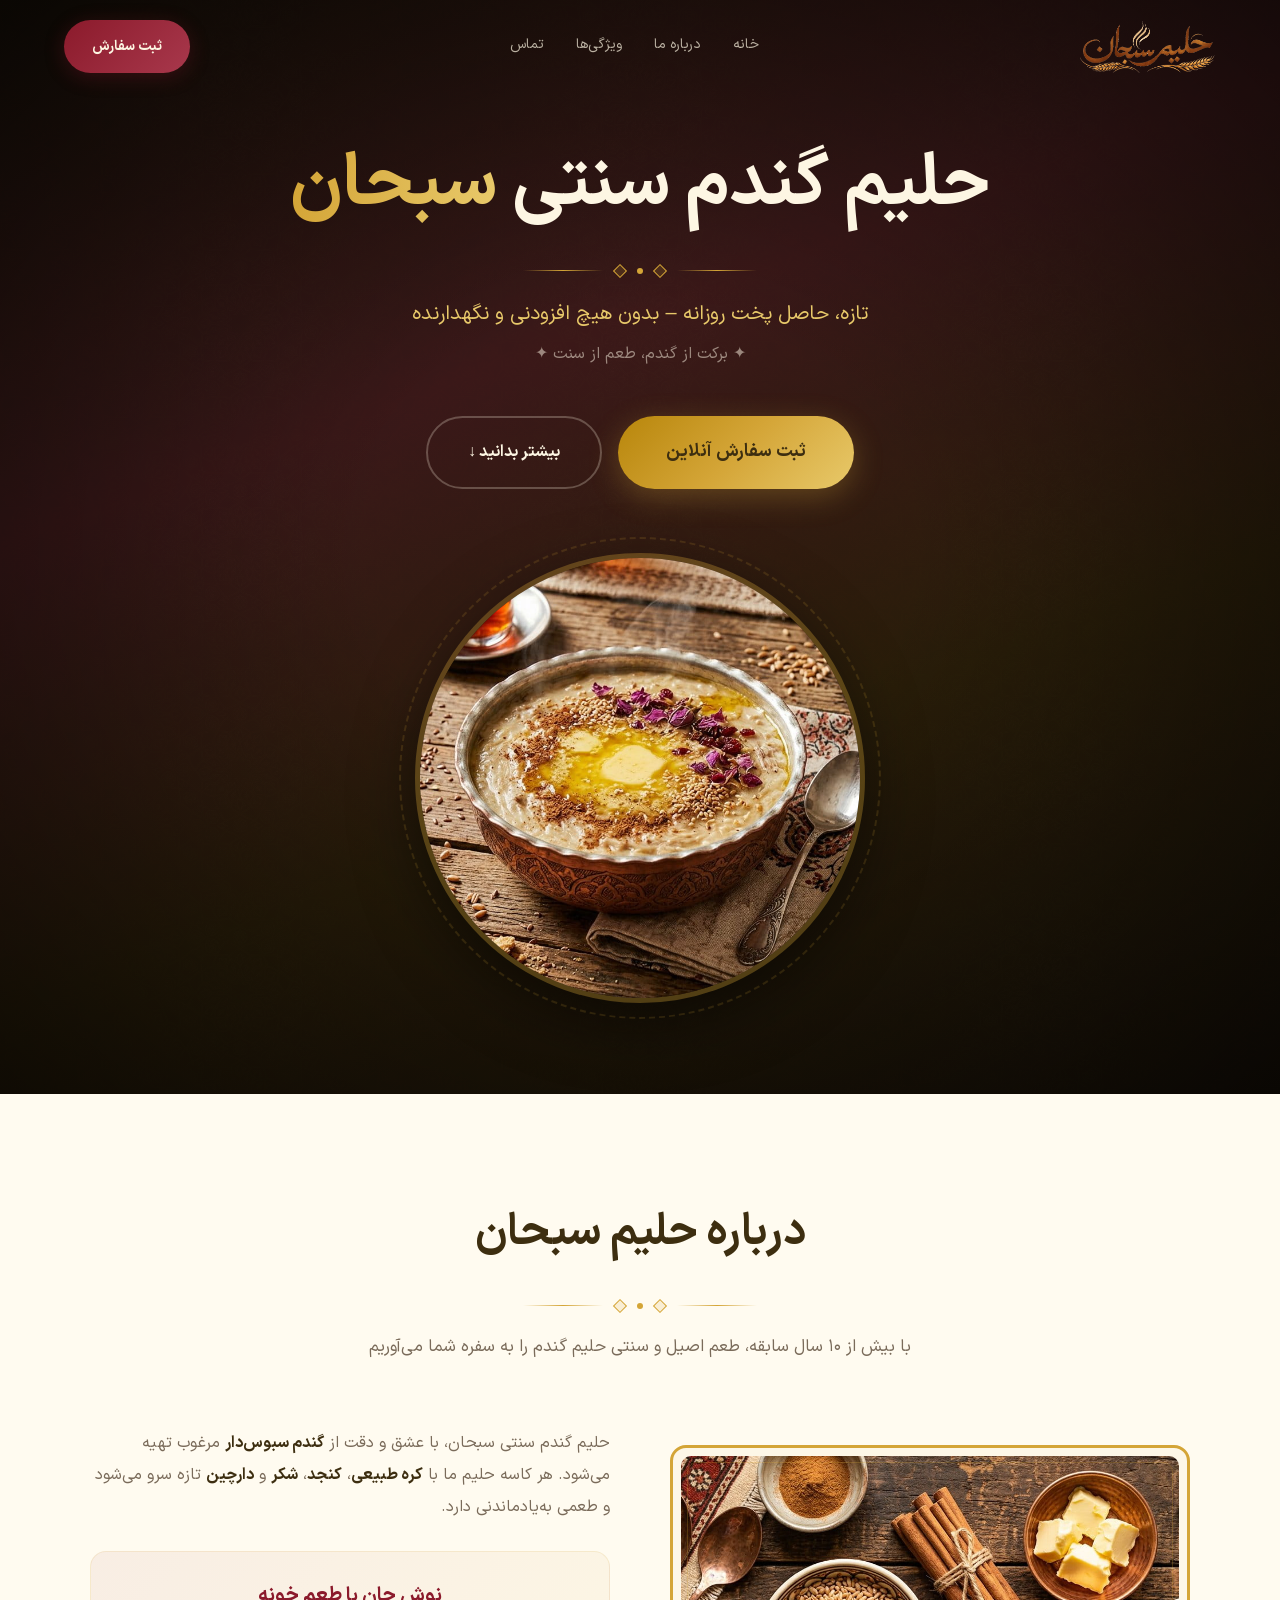
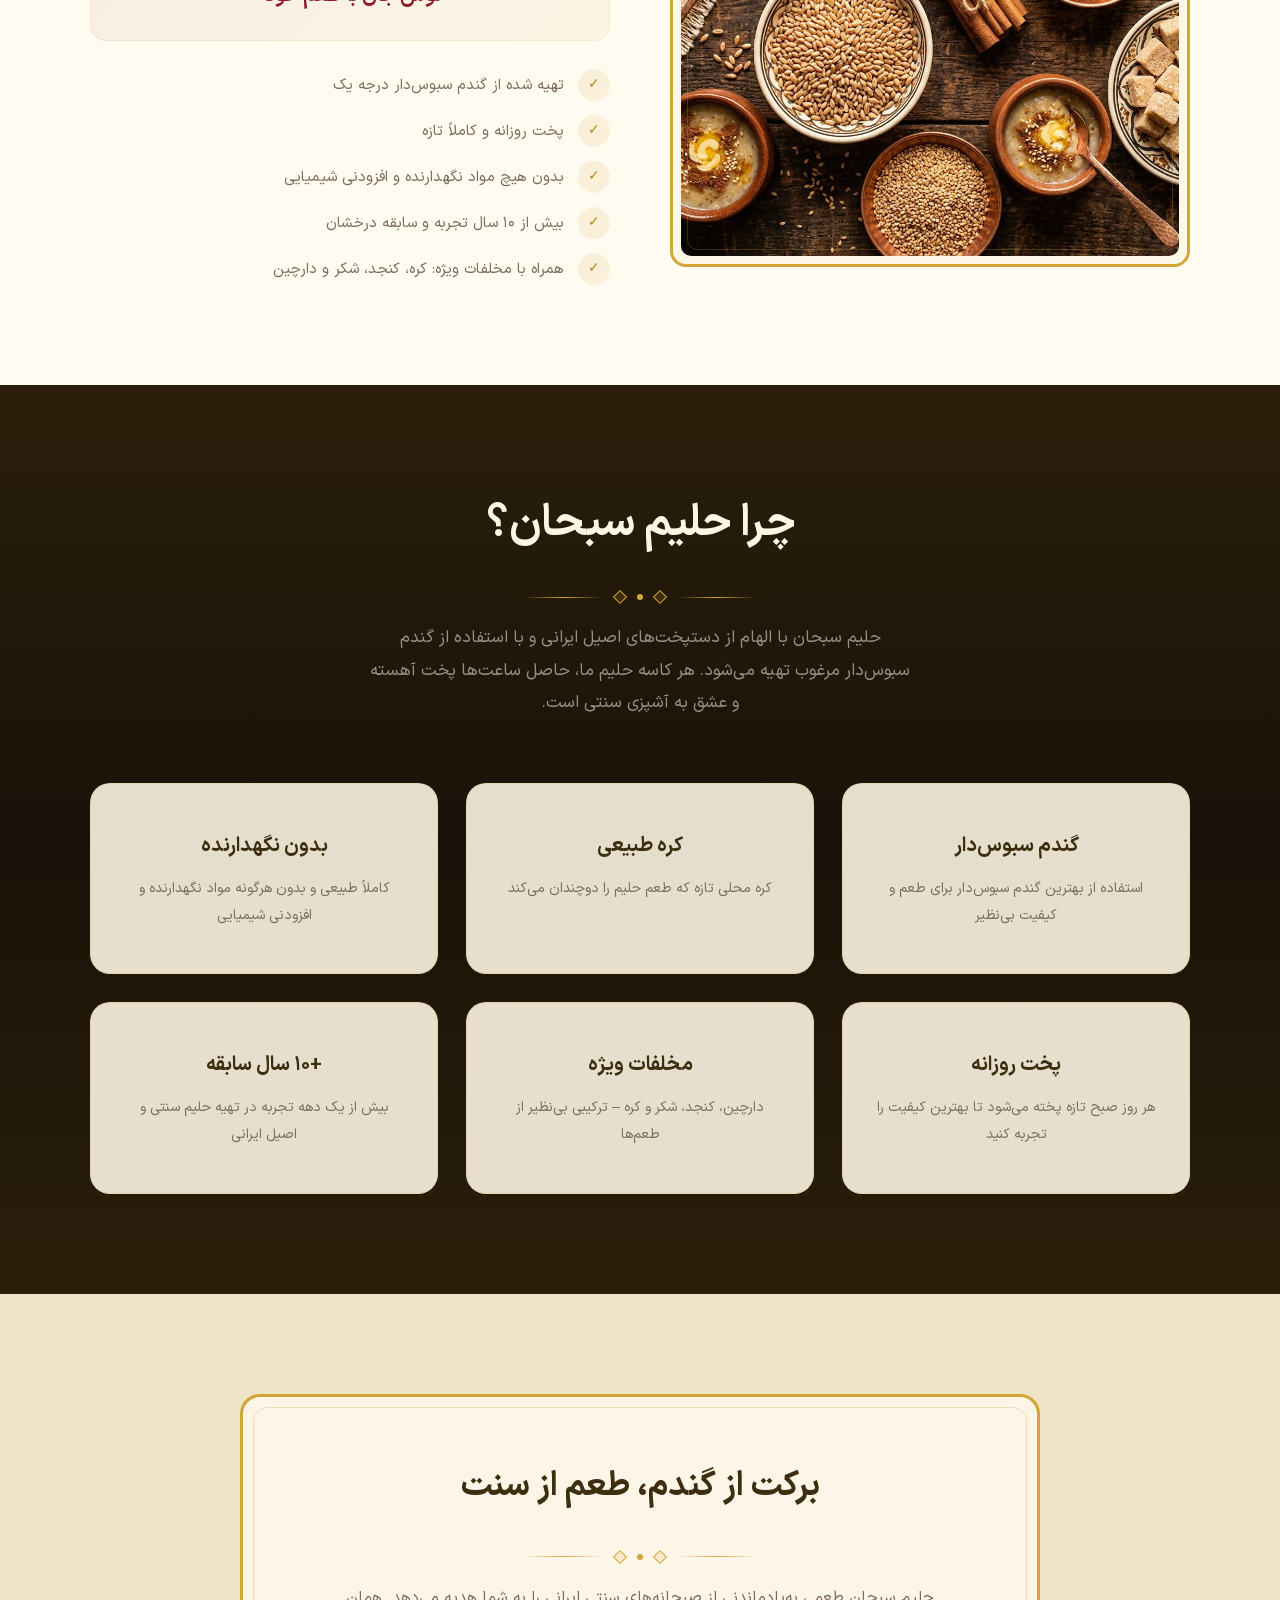
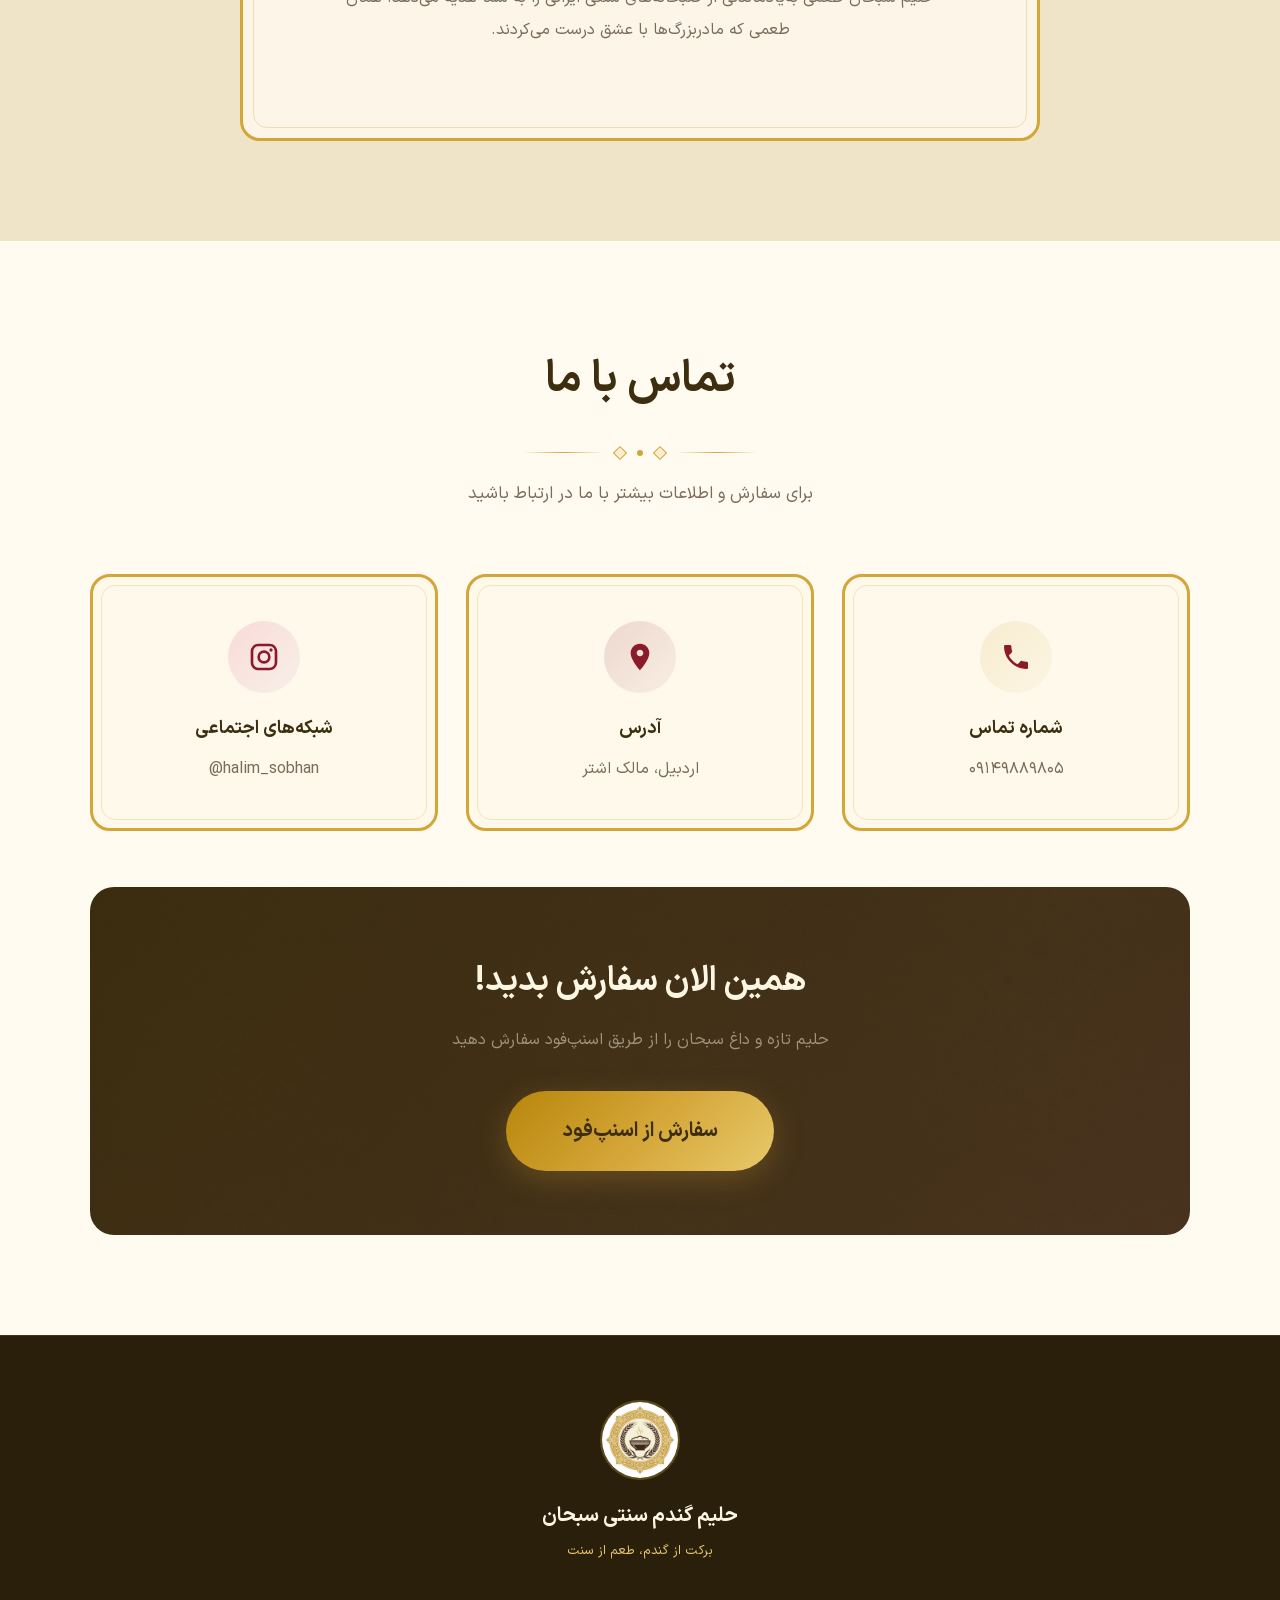
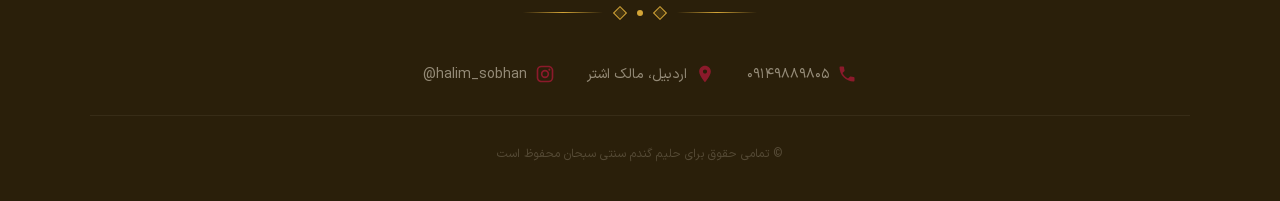
==== index.html @ ccb33f9e "h1" ====
<!DOCTYPE html>
<html lang="fa" dir="rtl">
<head>
    <meta charset="UTF-8">
    <meta name="viewport" content="width=device-width, initial-scale=1.0">
    <title>حلیم گندم سنتی سبحان | تازه و روزانه بدون نگهدارنده - اردبیل</title>
    <meta name="description" content="حلیم گندم سنتی سبحان، تهیه شده از گندم سبوس‌دار با بیش از ۱۰ سال سابقه. تازه، حاصل پخت روزانه، بدون هیچ افزودنی و نگهدارنده. اردبیل، مالک اشتر.">
    <meta name="keywords" content="حلیم, حلیم سنتی, حلیم گندم, حلیم سبحان, حلیم اردبیل, حلیم بدون نگهدارنده, حلیم تازه, صبحانه سنتی, غذای سنتی ایرانی">
    <meta name="author" content="حلیم گندم سنتی سبحان">
    <meta name="robots" content="index, follow">
    <link rel="canonical" href="https://halimsobhan.ir">

    <!-- Open Graph -->
    <meta property="og:title" content="حلیم گندم سنتی سبحان | تازه و روزانه بدون نگهدارنده">
    <meta property="og:description" content="حلیم گندم سنتی سبحان، تهیه شده از گندم سبوس‌دار. تازه، حاصل پخت روزانه، بدون هیچ افزودنی و نگهدارنده.">
    <meta property="og:type" content="website">
    <meta property="og:url" content="https://halimsobhan.ir">
    <meta property="og:image" content="https://halimsobhan.ir/images/hero-halim.jpg">
    <meta property="og:locale" content="fa_IR">
    <meta property="og:site_name" content="حلیم گندم سنتی سبحان">

    <!-- Twitter Card -->
    <meta name="twitter:card" content="summary_large_image">
    <meta name="twitter:title" content="حلیم گندم سنتی سبحان">
    <meta name="twitter:description" content="تهیه شده از گندم سبوس‌دار، بدون هیچ افزودنی و نگهدارنده.">
    <meta name="twitter:image" content="https://halimsobhan.ir/images/hero-halim.jpg">

    <!-- Favicon -->
    <link rel="icon" type="image/png" href="images/fav.png">

    <!-- Structured Data -->
    <script type="application/ld+json">
        {
          "@context": "https://schema.org",
          "@type": "Restaurant",
          "name": "حلیم گندم سنتی سبحان",
          "description": "تهیه شده از گندم سبوس‌دار با بیش از ۱۰ سال سابقه. تازه و بدون نگهدارنده.",
          "image": "https://halimsobhan.ir/images/hero-halim.jpg",
          "address": {
            "@type": "PostalAddress",
            "streetAddress": "مالک اشتر",
            "addressLocality": "اردبیل",
            "addressCountry": "IR"
          },
          "telephone": "+989149889805",
          "url": "https://halimsobhan.ir",
          "servesCuisine": "ایرانی",
          "sameAs": ["https://instagram.com/halim_sobhan"]
        }
    </script>

    <!-- Font -->
    <!--<link rel="preload"
          href="fonts/IRANSans/IRANSansWeb.woff2"
          as="font"
          type="font/woff2"
          crossorigin="anonymous">

    <link rel="preload"
          href="fonts/IRANSans/IRANSansWeb_Bold.woff2"
          as="font"
          type="font/woff2"
          crossorigin="anonymous">-->

    <!-- CSS -->
    <link rel="stylesheet" href="styles.css">
</head>
<body>

    <!-- ======== NAVBAR ======== -->
    <nav class="navbar" id="navbar">
        <div class="navbar-inner">
            <div class="nav-brand">
                <img src="images/logo1.png" alt="حلیم سبحان" class="nav-logo">
                <!--<div class="nav-brand-text">
                    <h1>حلیم سبحان</h1>
                    <span>سنتی و اصیل</span>
                </div>-->
            </div>

            <div class="nav-links" id="navLinks">
                <a href="#home">خانه</a>
                <a href="#about">درباره ما</a>
                <a href="#features">ویژگی‌ها</a>
                <a href="#contact">تماس</a>
            </div>

            <a href="https://snappfood.ir" target="_blank" rel="noopener noreferrer" class="btn-order">
                ثبت سفارش
            </a>

            <button class="mobile-menu-btn" id="mobileMenuBtn" aria-label="منو">
                <span></span>
                <span></span>
                <span></span>
            </button>
        </div>
    </nav>

    <!-- Mobile Menu -->
    <div class="mobile-menu" id="mobileMenu">
        <a href="#home">خانه</a>
        <a href="#about">درباره ما</a>
        <a href="#features">ویژگی‌ها</a>
        <a href="#contact">تماس</a>
        <!--<a href="https://snappfood.ir" target="_blank" rel="noopener noreferrer" class="btn-order" style="margin-top: 20px;">ثبت سفارش</a>-->
    </div>


    <!-- ======== HERO ======== -->
    <section class="hero" id="home">
        <div class="hero-bg"></div>
        <!--<div class="hero-bg-img"></div>-->
        <div class="hero-overlay"></div>
        <div class="hero-vignette"></div>

        <div class="hero-content">
            <!--<div class="hero-logo-wrap">
                <div class="hero-logo-ring">
                    <img src="images/logo-sobhan.png" alt="لوگو حلیم گندم سنتی سبحان" class="hero-logo">
                </div>
            </div>-->

            <h1 class="hero-title">
                حلیم گندم سنتی <span class="hero-title-gold">سبحان</span>
            </h1>

            <div class="ornament">
                <span class="ornament-line"></span>
                <span class="ornament-diamond"></span>
                <span class="ornament-dot"></span>
                <span class="ornament-diamond"></span>
                <span class="ornament-line"></span>
            </div>

            <p class="hero-subtitle">تازه، حاصل پخت روزانه – بدون هیچ افزودنی و نگهدارنده</p>
            <p class="hero-slogan">✦ برکت از گندم، طعم از سنت ✦</p>

            <div class="hero-buttons">
                <a href="https://snappfood.ir" target="_blank" rel="noopener noreferrer" class="btn-hero-primary">
                    ثبت سفارش آنلاین
                </a>
                <a href="#about" class="btn-hero-secondary">
                    بیشتر بدانید ↓
                </a>
            </div>

            <div class="hero-bowl-wrap">
                <div class="hero-bowl-float">
                    <div class="steam-container">
                        <div class="steam steam-1"></div>
                        <div class="steam steam-2"></div>
                        <div class="steam steam-3"></div>
                    </div>
                    <img src="images/hero-halim.jpg" alt="حلیم گندم سنتی سبحان با کره و دارچین" class="hero-bowl-img">
                </div>
                <div class="hero-bowl-ring"></div>
            </div>

            <!--<div class="scroll-indicator">
              <a href="#about">
                <span>ادامه</span>
                <div class="scroll-mouse">
                  <div class="scroll-dot"></div>
                </div>
              </a>
            </div>-->
        </div>
    </section>


    <!-- ======== ABOUT ======== -->
    <section class="section-light section-pad" id="about">
        <div class="section-inner">
            <div class="section-header anim-hidden">
                <!--<span class="section-icon">🌾</span>-->
                <h2 class="section-title section-title-dark">درباره حلیم سبحان</h2>
                <div class="ornament">
                    <span class="ornament-line"></span>
                    <span class="ornament-diamond"></span>
                    <span class="ornament-dot"></span>
                    <span class="ornament-diamond"></span>
                    <span class="ornament-line"></span>
                </div>
                <p class="section-desc section-desc-dark">
                    با بیش از ۱۰ سال سابقه، طعم اصیل و سنتی حلیم گندم را به سفره شما می‌آوریم
                </p>
            </div>

            <div class="about-grid">
                <div class="anim-hidden anim-delay-2">
                    <div class="about-img-frame">
                        <img loading="lazy" src="images/ingredients.jpg" alt="مواد اولیه حلیم سبحان - گندم، دارچین، کنجد و کره" class="about-img">
                    </div>
                </div>

                <div class="about-text anim-hidden anim-delay-3">
                    <p>
                        حلیم گندم سنتی سبحان، با عشق و دقت از <strong>گندم سبوس‌دار</strong> مرغوب تهیه می‌شود. هر کاسه حلیم ما با <strong>کره طبیعی</strong>، <strong>کنجد</strong>، <strong>شکر</strong> و <strong>دارچین</strong> تازه سرو می‌شود و طعمی به‌یادماندنی دارد.
                    </p>

                    <div class="about-quote">
                        <p> نوش جان با طعم خونه </p>
                    </div>

                    <div class="about-features">
                        <div class="about-feature">
                            <span class="about-feature-icon">✓</span>
                            <span>تهیه شده از گندم سبوس‌دار درجه یک</span>
                        </div>
                        <div class="about-feature">
                            <span class="about-feature-icon">✓</span>
                            <span>پخت روزانه و کاملاً تازه</span>
                        </div>
                        <div class="about-feature">
                            <span class="about-feature-icon">✓</span>
                            <span>بدون هیچ مواد نگهدارنده و افزودنی شیمیایی</span>
                        </div>
                        <div class="about-feature">
                            <span class="about-feature-icon">✓</span>
                            <span>بیش از ۱۰ سال تجربه و سابقه درخشان</span>
                        </div>
                        <div class="about-feature">
                            <span class="about-feature-icon">✓</span>
                            <span>همراه با مخلفات ویژه: کره، کنجد، شکر و دارچین</span>
                        </div>
                    </div>
                </div>
            </div>
        </div>
    </section>


    <!-- ======== FEATURES ======== -->
    <section class="section-dark section-pad" id="features">
        <div class="section-inner">
            <div class="section-header anim-hidden">
                <h2 class="section-title section-title-light">چرا حلیم سبحان؟</h2>
                <div class="ornament">
                    <span class="ornament-line"></span>
                    <span class="ornament-diamond"></span>
                    <span class="ornament-dot"></span>
                    <span class="ornament-diamond"></span>
                    <span class="ornament-line"></span>
                </div>
                <p class="section-desc section-desc-light">
                    حلیم سبحان با الهام از دستپخت‌های اصیل ایرانی و با استفاده از گندم سبوس‌دار مرغوب تهیه می‌شود. هر کاسه حلیم ما، حاصل ساعت‌ها پخت آهسته و عشق به آشپزی سنتی است.
                </p>
            </div>

            <div class="features-grid">
                <div class="feature-card anim-hidden anim-delay-1">
                    <!--<span class="feature-emoji">🌾</span>-->
                    <h3>گندم سبوس‌دار</h3>
                    <p>استفاده از بهترین گندم سبوس‌دار برای طعم و کیفیت بی‌نظیر</p>
                </div>
                <div class="feature-card anim-hidden anim-delay-2">
                    <!--<span class="feature-emoji">🧈</span>-->
                    <h3>کره طبیعی</h3>
                    <p>کره محلی تازه که طعم حلیم را دوچندان می‌کند</p>
                </div>
                <div class="feature-card anim-hidden anim-delay-3">
                    <!--<span class="feature-emoji">🫙</span>-->
                    <h3>بدون نگهدارنده</h3>
                    <p>کاملاً طبیعی و بدون هرگونه مواد نگهدارنده و افزودنی شیمیایی</p>
                </div>
                <div class="feature-card anim-hidden anim-delay-4">
                    <!--<span class="feature-emoji">🕐</span>-->
                    <h3>پخت روزانه</h3>
                    <p>هر روز صبح تازه پخته می‌شود تا بهترین کیفیت را تجربه کنید</p>
                </div>
                <div class="feature-card anim-hidden anim-delay-5">
                    <!--<span class="feature-emoji">✨</span>-->
                    <h3>مخلفات ویژه</h3>
                    <p>دارچین، کنجد، شکر و کره – ترکیبی بی‌نظیر از طعم‌ها</p>
                </div>
                <div class="feature-card anim-hidden anim-delay-6">
                    <!--<span class="feature-emoji">🏆</span>-->
                    <h3>+۱۰ سال سابقه</h3>
                    <p>بیش از یک دهه تجربه در تهیه حلیم سنتی و اصیل ایرانی</p>
                </div>
            </div>
        </div>
    </section>


    <!-- ======== QUOTE ======== -->
    <section class="section-cream section-pad">
        <div class="section-inner">
            <div class="anim-hidden" style="text-align: center;">
                <div class="quote-frame">
                    <!--<div class="quote-stars">
                      <span class="quote-star">★</span>
                      <span class="quote-star">★</span>
                      <span class="quote-star">★</span>
                      <span class="quote-star">★</span>
                      <span class="quote-star">★</span>
                    </div>-->

                    <h3 class="quote-text"> برکت از گندم، طعم از سنت  </h3>

                    <div class="ornament">
                        <span class="ornament-line"></span>
                        <span class="ornament-diamond"></span>
                        <span class="ornament-dot"></span>
                        <span class="ornament-diamond"></span>
                        <span class="ornament-line"></span>
                    </div>

                    <p class="quote-desc">
                        حلیم سبحان طعمی به‌یادماندنی از صبحانه‌های سنتی ایرانی را به شما هدیه می‌دهد. همان طعمی که مادربزرگ‌ها با عشق درست می‌کردند.
                    </p>

                    <!--<div class="quote-badge">
                        برکت از گندم، طعم از سنت
                    </div>-->
                </div>
            </div>
        </div>
    </section>


    <!-- ======== CONTACT ======== -->
    <section class="section-light section-pad" id="contact">
        <div class="section-inner">
            <div class="section-header anim-hidden">
                <!--<span class="section-icon">📞</span>-->
                <h2 class="section-title section-title-dark">تماس با ما</h2>
                <div class="ornament">
                    <span class="ornament-line"></span>
                    <span class="ornament-diamond"></span>
                    <span class="ornament-dot"></span>
                    <span class="ornament-diamond"></span>
                    <span class="ornament-line"></span>
                </div>
                <p class="section-desc section-desc-dark">
                    برای سفارش و اطلاعات بیشتر با ما در ارتباط باشید
                </p>
            </div>

            <div class="contact-cards anim-hidden anim-delay-2">
                <a href="tel:09149889805" class="contact-card">
                    <div class="contact-icon-wrap contact-icon-phone"><svg viewBox="0 0 24 24"><path d="M6.62 10.79c1.44 2.83 3.76 5.14 6.59 6.59l2.2-2.2c.27-.27.67-.36 1.02-.24 1.12.37 2.33.57 3.57.57.55 0 1 .45 1 1V20c0 .55-.45 1-1 1-9.39 0-17-7.61-17-17 0-.55.45-1 1-1h3.5c.55 0 1 .45 1 1 0 1.25.2 2.45.57 3.57.11.35.03.74-.25 1.02l-2.2 2.2z"></path></svg></div>
                    <h3>شماره تماس</h3>
                    <p dir="ltr">۰۹۱۴۹۸۸۹۸۰۵</p>
                </a>

                <a href="https://nshn.ir/75_bChTyY5apf1" target="_blank" class="contact-card">
                    <div class="contact-icon-wrap contact-icon-map"><svg viewBox="0 0 24 24"><path d="M12 2C8.13 2 5 5.13 5 9c0 5.25 7 13 7 13s7-7.75 7-13c0-3.87-3.13-7-7-7zm0 9.5c-1.38 0-2.5-1.12-2.5-2.5s1.12-2.5 2.5-2.5 2.5 1.12 2.5 2.5-1.12 2.5-2.5 2.5z"></path></svg></div>
                    <h3>آدرس</h3>
                    <p>اردبیل، مالک اشتر</p>
                </a>

                <a href="https://instagram.com/halim_sobhan" target="_blank" rel="noopener noreferrer" class="contact-card">
                    <div class="contact-icon-wrap contact-icon-insta"><svg viewBox="0 0 24 24"><path d="M7.8 2h8.4C19.4 2 22 4.6 22 7.8v8.4a5.8 5.8 0 0 1-5.8 5.8H7.8C4.6 22 2 19.4 2 16.2V7.8A5.8 5.8 0 0 1 7.8 2m-.2 2A3.6 3.6 0 0 0 4 7.6v8.8C4 18.39 5.61 20 7.6 20h8.8a3.6 3.6 0 0 0 3.6-3.6V7.6C20 5.61 18.39 4 16.4 4H7.6m9.65 1.5a1.25 1.25 0 0 1 1.25 1.25A1.25 1.25 0 0 1 17.25 8 1.25 1.25 0 0 1 16 6.75a1.25 1.25 0 0 1 1.25-1.25M12 7a5 5 0 0 1 5 5 5 5 0 0 1-5 5 5 5 0 0 1-5-5 5 5 0 0 1 5-5m0 2a3 3 0 0 0-3 3 3 3 0 0 0 3 3 3 3 0 0 0 3-3 3 3 0 0 0-3-3z"></path></svg></div>
                    <h3>شبکه‌های اجتماعی</h3>
                    <p dir="ltr">@halim_sobhan</p>
                </a>
            </div>

            <div class="anim-hidden anim-delay-4">
                <div class="cta-box">
                    <h3>همین الان سفارش بدید!</h3>
                    <p>حلیم تازه و داغ سبحان را از طریق اسنپ‌فود سفارش دهید</p>
                    <a href="https://snappfood.ir" target="_blank" rel="noopener noreferrer" class="btn-cta">
                        سفارش از اسنپ‌فود
                    </a>
                </div>
            </div>
        </div>
    </section>


    <!-- ======== FOOTER ======== -->
    <footer class="footer">
        <div class="footer-inner">
            <img src="images/logo-sobhan.png" loading="lazy" alt="لوگو حلیم سبحان" class="footer-logo">
            <p class="footer-brand">حلیم گندم سنتی سبحان</p>
            <p class="footer-slogan">برکت از گندم، طعم از سنت</p>

            <div class="ornament">
                <span class="ornament-line"></span>
                <span class="ornament-diamond"></span>
                <span class="ornament-dot"></span>
                <span class="ornament-diamond"></span>
                <span class="ornament-line"></span>
            </div>

            <div class="footer-links">
                <a href="tel:09149889805" class="footer-link"><svg viewBox="0 0 24 24"><path d="M6.62 10.79c1.44 2.83 3.76 5.14 6.59 6.59l2.2-2.2c.27-.27.67-.36 1.02-.24 1.12.37 2.33.57 3.57.57.55 0 1 .45 1 1V20c0 .55-.45 1-1 1-9.39 0-17-7.61-17-17 0-.55.45-1 1-1h3.5c.55 0 1 .45 1 1 0 1.25.2 2.45.57 3.57.11.35.03.74-.25 1.02l-2.2 2.2z"></path></svg> <span dir="ltr">۰۹۱۴۹۸۸۹۸۰۵</span></a>
                <a href="https://nshn.ir/75_bChTyY5apf1" target="_blank" class="footer-link"><svg viewBox="0 0 24 24"><path d="M12 2C8.13 2 5 5.13 5 9c0 5.25 7 13 7 13s7-7.75 7-13c0-3.87-3.13-7-7-7zm0 9.5c-1.38 0-2.5-1.12-2.5-2.5s1.12-2.5 2.5-2.5 2.5 1.12 2.5 2.5-1.12 2.5-2.5 2.5z"></path></svg> اردبیل، مالک اشتر</a>
                <a href="https://instagram.com/halim_sobhan" target="_blank" rel="noopener noreferrer" class="footer-link"><svg viewBox="0 0 24 24"><path d="M7.8 2h8.4C19.4 2 22 4.6 22 7.8v8.4a5.8 5.8 0 0 1-5.8 5.8H7.8C4.6 22 2 19.4 2 16.2V7.8A5.8 5.8 0 0 1 7.8 2m-.2 2A3.6 3.6 0 0 0 4 7.6v8.8C4 18.39 5.61 20 7.6 20h8.8a3.6 3.6 0 0 0 3.6-3.6V7.6C20 5.61 18.39 4 16.4 4H7.6m9.65 1.5a1.25 1.25 0 0 1 1.25 1.25A1.25 1.25 0 0 1 17.25 8 1.25 1.25 0 0 1 16 6.75a1.25 1.25 0 0 1 1.25-1.25M12 7a5 5 0 0 1 5 5 5 5 0 0 1-5 5 5 5 0 0 1-5-5 5 5 0 0 1 5-5m0 2a3 3 0 0 0-3 3 3 3 0 0 0 3 3 3 3 0 0 0 3-3 3 3 0 0 0-3-3z"></path></svg> <span dir="ltr">@halim_sobhan</span></a>
            </div>

            <!--<div class="footer-badges">
                <span class="footer-badge">  بدون نگهدارنده</span>
                <span class="footer-badge">  سنتی و اصیل</span>
                <span class="footer-badge">  پخت روزانه</span>
            </div>-->

            <p class="footer-copy">© تمامی حقوق برای حلیم گندم سنتی سبحان محفوظ است</p>
        </div>
    </footer>


    <!-- Back to Top Button -->
    <button class="back-to-top" id="backToTop" aria-label="بازگشت به بالا"><svg viewBox="0 0 24 24"><path d="M12 8l-6 6h12z"></path></svg></button>


    <!-- JavaScript -->
    <script src="script.js"></script>

</body>
</html>
---- styles.css ----
@font-face {
    font-family: IRANSans;
    font-style: normal;
    font-display: swap;
    font-weight: normal;
    src: url("fonts/IRANSans/IRANSansWeb.woff2") format("woff2"), url("fonts/IRANSans/IRANSansWeb.woff") format("woff");
}

@font-face {
    font-family: IRANSans;
    font-style: normal;
    font-display: swap;
    font-weight: bold;
    src: url("fonts/IRANSans/IRANSansWeb_Bold.woff2") format("woff2"), url("fonts/IRANSans/IRANSansWeb_Bold.woff") format("woff");
}

/* ===== RESET & BASE ===== */
*, *::before, *::after {
    margin: 0;
    padding: 0;
    box-sizing: border-box;
}

html {
    scroll-behavior: smooth;
}

body {
    font-family: 'IRANSans', sans-serif;
    direction: rtl;
    background: #1a1209;
    color: #3d2e10;
    overflow-x: hidden;
    line-height: 1.8;
}

a {
    text-decoration: none;
    color: inherit;
}

img {
    max-width: 100%;
    display: block;
}

ul {
    list-style: none;
}

/* ===== COLOR VARIABLES ===== */
:root {
    --cream: #FDF6E3;
    --cream-dark: #F0E4C8;
    --brown-light: #C8A96E;
    --brown: #8B6914;
    --brown-dark: #3D2E10;
    --brown-darker: #2A1F0A;
    --burgundy: #8B1A2B;
    --burgundy-light: #A8384C;
    --gold: #D4A537;
    --gold-light: #E8C96A;
    --gold-dark: #B8860B;
    --warm-white: #FFFBF0;
    --warm-gray: #7A6B5A;
}

/* ===== SCROLLBAR ===== */
::-webkit-scrollbar {
    width: 8px;
}

::-webkit-scrollbar-track {
    background: var(--brown-darker);
}

::-webkit-scrollbar-thumb {
    background: var(--brown-light);
    border-radius: 4px;
}

/* ===== ANIMATIONS ===== */
@keyframes fadeInUp {
    from {
        opacity: 0;
        transform: translateY(40px);
    }

    to {
        opacity: 1;
        transform: translateY(0);
    }
}

@keyframes fadeIn {
    from {
        opacity: 0;
    }

    to {
        opacity: 1;
    }
}

@keyframes float {
    0%, 100% {
        transform: translateY(0);
    }

    50% {
        transform: translateY(-14px);
    }
}

@keyframes shimmer {
    0% {
        background-position: -200% center;
    }

    100% {
        background-position: 200% center;
    }
}

@keyframes pulseGlow {
    0%, 100% {
        box-shadow: 0 0 30px rgba(212,165,55,0.2);
    }

    50% {
        box-shadow: 0 0 60px rgba(212,165,55,0.5);
    }
}

@keyframes spinSlow {
    from {
        transform: rotate(0deg);
    }

    to {
        transform: rotate(360deg);
    }
}

@keyframes steam1 {
    0% {
        opacity: 0;
        transform: translateY(0) translateX(0) scale(0.5);
    }

    30% {
        opacity: 0.5;
    }

    100% {
        opacity: 0;
        transform: translateY(-60px) translateX(10px) scale(1.5);
    }
}

@keyframes steam2 {
    0% {
        opacity: 0;
        transform: translateY(0) translateX(0) scale(0.5);
    }

    30% {
        opacity: 0.4;
    }

    100% {
        opacity: 0;
        transform: translateY(-50px) translateX(-12px) scale(1.3);
    }
}

@keyframes bounceDown {
    0%, 100% {
        transform: translateY(0);
    }

    50% {
        transform: translateY(6px);
    }
}

.anim-hidden {
    opacity: 0;
    transform: translateY(40px);
    transition: all 0.8s cubic-bezier(0.22, 1, 0.36, 1);
}

.anim-visible {
    opacity: 1;
    transform: translateY(0);
}

.anim-delay-1 {
    transition-delay: 0.1s;
}

.anim-delay-2 {
    transition-delay: 0.2s;
}

.anim-delay-3 {
    transition-delay: 0.3s;
}

.anim-delay-4 {
    transition-delay: 0.4s;
}

.anim-delay-5 {
    transition-delay: 0.5s;
}

.anim-delay-6 {
    transition-delay: 0.6s;
}

/* ===== NAVBAR ===== */
.navbar {
    position: fixed;
    top: 0;
    right: 0;
    left: 0;
    z-index: 100;
    padding: 20px 0;
    transition: all 0.4s ease;
}

    .navbar.scrolled {
        background: rgba(42, 31, 10, 0.97);
        backdrop-filter: blur(12px);
        padding: 12px 0;
        box-shadow: 0 4px 30px rgba(0,0,0,0.4);
    }

.navbar-inner {
    max-width: 1200px;
    margin: 0 auto;
    padding: 0 24px;
    display: flex;
    align-items: center;
    justify-content: space-between;
}

.nav-brand {
    display: flex;
    align-items: center;
    gap: 14px;
}

.nav-logo {
    /* width: 52px;*/
    height: 52px;
    /*border-radius: 50%;
    border: 2px solid rgba(212,165,55,0.5);
    object-fit: cover;
    box-shadow: 0 4px 15px rgba(0,0,0,0.3);*/
}

.nav-brand-text h1 {
    color: var(--cream);
    font-size: 16px;
    font-weight: 700;
}

.nav-brand-text span {
    color: var(--gold-light);
    font-size: 11px;
    display: block;
    margin-top: -2px;
}

.nav-links {
    display: flex;
    gap: 32px;
    align-items: center;
}

    .nav-links a {
        color: rgba(253,246,227,0.7);
        font-size: 14px;
        font-weight: 500;
        transition: color 0.3s;
        position: relative;
        padding-bottom: 4px;
    }

        .nav-links a::after {
            content: '';
            position: absolute;
            bottom: 0;
            right: 0;
            width: 0;
            height: 2px;
            background: var(--gold);
            transition: width 0.3s;
            border-radius: 1px;
        }

        .nav-links a:hover {
            color: var(--gold);
        }

            .nav-links a:hover::after {
                width: 100%;
            }

.btn-order {
    display: inline-flex;
    align-items: center;
    gap: 10px;
    background: linear-gradient(135deg, var(--burgundy), var(--burgundy-light));
    color: var(--cream);
    font-size: 14px;
    font-weight: 700;
    padding: 14px 28px;
    border-radius: 50px;
    border: none;
    cursor: pointer;
    transition: all 0.3s;
    box-shadow: 0 4px 20px rgba(139,26,43,0.3);
}

    .btn-order:hover {
        transform: translateY(-2px);
        box-shadow: 0 8px 30px rgba(139,26,43,0.4);
    }

/* ===== HERO ===== */
.hero {
    position: relative;
    min-height: 100vh;
    display: flex;
    align-items: center;
    justify-content: center;
    overflow: hidden;
}

.hero-bg {
    position: absolute;
    inset: 0;
    background: linear-gradient(160deg, #1a1209 0%, #3d1a1a 35%, #2a1f0a 65%, #1a1209 100%);
}

.hero-bg-img {
    position: absolute;
    inset: 0;
    background: url('images/hero-bg.jpg') center/cover no-repeat;
    opacity: 0.2;
}

.hero-overlay {
    position: absolute;
    inset: 0;
    background: url('images/texture-pattern.jpg') center/400px repeat;
    opacity: 0.04;
}

.hero-vignette {
    position: absolute;
    inset: 0;
    background: radial-gradient(ellipse at center, transparent 30%, rgba(0,0,0,0.6) 100%);
}

.hero-content {
    position: relative;
    z-index: 2;
    max-width: 900px;
    margin: 0 auto;
    padding: 140px 24px 80px;
    text-align: center;
}

.hero-logo-wrap {
    margin-bottom: 32px;
    animation: fadeIn 1s ease forwards;
}

.hero-logo-ring {
    display: inline-block;
    padding: 6px;
    border-radius: 50%;
    animation: pulseGlow 3s ease-in-out infinite;
}

.hero-logo {
    width: 160px;
    height: 160px;
    border-radius: 50%;
    border: 4px solid rgba(212,165,55,0.4);
    object-fit: cover;
    box-shadow: 0 10px 40px rgba(0,0,0,0.5);
}

.hero-title {
    font-size: clamp(32px, 7vw, 72px);
    font-weight: 900;
    color: var(--cream);
    line-height: 1.3;
    margin-bottom: 12px;
    animation: fadeInUp 0.8s 0.2s ease forwards;
    opacity: 0;
}

.hero-title-gold {
    background: linear-gradient(90deg, var(--gold), var(--gold-light), var(--gold));
    background-size: 200% auto;
    -webkit-background-clip: text;
    background-clip: text;
    -webkit-text-fill-color: transparent;
    animation: shimmer 4s linear infinite;
}

.hero-subtitle {
    font-size: clamp(15px, 2.5vw, 20px);
    color: var(--gold-light);
    font-weight: 500;
    margin-bottom: 8px;
    animation: fadeInUp 0.8s 0.5s ease forwards;
    opacity: 0;
}

.hero-slogan {
    font-size: clamp(13px, 2vw, 16px);
    color: rgba(253,246,227,0.5);
    margin-bottom: 48px;
    animation: fadeInUp 0.8s 0.7s ease forwards;
    opacity: 0;
}

.hero-buttons {
    display: flex;
    flex-wrap: wrap;
    gap: 16px;
    justify-content: center;
    margin-bottom: 64px;
    animation: fadeInUp 0.8s 0.9s ease forwards;
    opacity: 0;
}

.btn-hero-primary {
    display: inline-flex;
    align-items: center;
    gap: 10px;
    background: linear-gradient(135deg, var(--gold-dark), var(--gold), var(--gold-light));
    color: var(--brown-dark);
    font-size: 18px;
    font-weight: 800;
    padding: 20px 48px;
    border-radius: 50px;
    border: none;
    cursor: pointer;
    box-shadow: 0 8px 30px rgba(212,165,55,0.3);
    transition: all 0.3s;
}

    .btn-hero-primary:hover {
        transform: translateY(-3px) scale(1.03);
        box-shadow: 0 12px 40px rgba(212,165,55,0.5);
    }

.btn-hero-secondary {
    display: inline-flex;
    align-items: center;
    gap: 8px;
    background: transparent;
    border: 2px solid rgba(253,246,227,0.25);
    color: var(--cream);
    font-size: 16px;
    font-weight: 600;
    padding: 18px 40px;
    border-radius: 50px;
    cursor: pointer;
    transition: all 0.3s;
}

    .btn-hero-secondary:hover {
        border-color: rgba(253,246,227,0.5);
        background: rgba(253,246,227,0.08);
    }

/* Hero Bowl */
.hero-bowl-wrap {
    position: relative;
    display: inline-block;
    animation: fadeInUp 1s 1.1s ease forwards;
    opacity: 0;
}

.hero-bowl-float {
    animation: float 4s ease-in-out infinite;
}

.hero-bowl-img {
    width: clamp(280px, 45vw, 450px);
    height: clamp(280px, 45vw, 450px);
    border-radius: 50%;
    object-fit: cover;
    border: 5px solid rgba(212,165,55,0.3);
    box-shadow: 0 20px 60px rgba(0,0,0,0.5);
}

.hero-bowl-ring {
    position: absolute;
    inset: -16px;
    border: 2px dashed rgba(212,165,55,0.15);
    border-radius: 50%;
    animation: spinSlow 25s linear infinite;
}

/* Steam */
.steam-container {
    position: absolute;
    top: -10px;
    left: 50%;
    transform: translateX(-50%);
    width: 100px;
    height: 60px;
    pointer-events: none;
}

.steam {
    position: absolute;
    bottom: 0;
    width: 10px;
    height: 20px;
    background: rgba(255,255,255,0.15);
    border-radius: 50%;
    filter: blur(4px);
}

.steam-1 {
    right: 20px;
    animation: steam1 3s 0s ease-out infinite;
}

.steam-2 {
    right: 45px;
    animation: steam2 3s 0.8s ease-out infinite;
}

.steam-3 {
    right: 65px;
    animation: steam1 3s 1.5s ease-out infinite;
}

/* Scroll indicator */
.scroll-indicator {
    margin-top: 48px;
    animation: fadeIn 1s 1.5s ease forwards;
    opacity: 0;
}

    .scroll-indicator a {
        display: inline-flex;
        flex-direction: column;
        align-items: center;
        color: rgba(253,246,227,0.3);
        transition: color 0.3s;
        font-size: 12px;
    }

        .scroll-indicator a:hover {
            color: var(--gold);
        }

.scroll-mouse {
    width: 24px;
    height: 38px;
    border: 2px solid currentColor;
    border-radius: 12px;
    margin-top: 8px;
    display: flex;
    justify-content: center;
    padding-top: 8px;
}

.scroll-dot {
    width: 3px;
    height: 8px;
    background: currentColor;
    border-radius: 2px;
    animation: bounceDown 1.5s infinite;
}

/* ===== ORNAMENTAL DIVIDER ===== */
.ornament {
    display: flex;
    align-items: center;
    justify-content: center;
    gap: 12px;
    padding: 20px 0;
}

.ornament-line {
    width: 80px;
    height: 1px;
    background: linear-gradient(90deg, transparent, var(--gold), transparent);
}

.ornament-diamond {
    width: 10px;
    height: 10px;
    border: 1.5px solid var(--gold);
    transform: rotate(45deg);
    background: rgba(212,165,55,0.15);
}

.ornament-dot {
    width: 6px;
    height: 6px;
    border-radius: 50%;
    background: var(--gold);
}

/* ===== SECTION COMMONS ===== */
.section-light {
    background: var(--warm-white);
    position: relative;
}

.section-dark {
    background: linear-gradient(180deg, var(--brown-darker), #1a1209, var(--brown-darker));
    position: relative;
}

.section-cream {
    background: var(--cream-dark);
}

.section-pad {
    padding: 100px 24px;
}

.section-inner {
    max-width: 1100px;
    margin: 0 auto;
}

.section-header {
    text-align: center;
    margin-bottom: 64px;
}

.section-icon {
    font-size: 36px;
    margin-bottom: 16px;
    display: block;
}

.section-title {
    font-size: clamp(28px, 5vw, 44px);
    font-weight: 900;
    margin-bottom: 8px;
}

.section-title-dark {
    color: var(--brown-dark);
}

.section-title-light {
    color: var(--cream);
}

.section-desc {
    font-size: clamp(14px, 2vw, 17px);
    max-width: 550px;
    margin: 0 auto;
    line-height: 1.9;
}

.section-desc-dark {
    color: var(--warm-gray);
}

.section-desc-light {
    color: rgba(253,246,227,0.55);
}

/* ===== ABOUT ===== */
.about-grid {
    display: grid;
    grid-template-columns: 1fr 1fr;
    gap: 60px;
    align-items: center;
}

.about-img-frame {
    border: 3px solid var(--gold);
    border-radius: 16px;
    padding: 8px;
    background: rgba(212,165,55,0.05);
    position: relative;
}

    .about-img-frame::before {
        content: '';
        position: absolute;
        inset: 14px;
        border: 1px solid rgba(212,165,55,0.25);
        border-radius: 10px;
        pointer-events: none;
    }

.about-img {
    width: 100%;
    height: 400px;
    object-fit: cover;
    border-radius: 10px;
}

.about-text p {
    font-size: 16px;
    color: var(--warm-gray);
    line-height: 2;
    margin-bottom: 20px;
}

.about-text strong {
    color: var(--brown-dark);
    font-weight: 700;
}

.about-quote {
    background: linear-gradient(135deg, rgba(139,26,43,0.06), rgba(212,165,55,0.06));
    border-radius: 16px;
    padding: 24px 32px;
    border: 1px solid rgba(212,165,55,0.15);
    text-align: center;
    margin: 28px 0;
}

    .about-quote p {
        color: var(--burgundy) !important;
        font-weight: 700;
        font-size: 20px !important;
        margin: 0 !important;
    }

.about-features {
    display: flex;
    flex-direction: column;
    gap: 14px;
    margin-top: 8px;
}

.about-feature {
    display: flex;
    align-items: center;
    gap: 14px;
    font-size: 15px;
    color: var(--warm-gray);
}

.about-feature-icon {
    width: 32px;
    height: 32px;
    border-radius: 50%;
    background: rgba(212,165,55,0.12);
    display: flex;
    align-items: center;
    justify-content: center;
    flex-shrink: 0;
    color: var(--gold-dark);
    font-size: 14px;
}

/* ===== FEATURES ===== */
.features-grid {
    display: grid;
    grid-template-columns: repeat(3, 1fr);
    gap: 28px;
}

.feature-card {
    background: rgba(253,246,227,0.9);
    backdrop-filter: blur(10px);
    border: 1px solid rgba(212,165,55,0.2);
    border-radius: 20px;
    padding: 44px 32px;
    text-align: center;
    transition: all 0.4s ease;
}

    .feature-card:hover {
        transform: translateY(-8px);
        box-shadow: 0 16px 48px rgba(0,0,0,0.15);
        border-color: rgba(212,165,55,0.4);
    }

.feature-emoji {
    font-size: 52px;
    margin-bottom: 20px;
    display: block;
    transition: transform 0.3s;
}

.feature-card:hover .feature-emoji {
    transform: scale(1.15);
}

.feature-card h3 {
    font-size: 20px;
    font-weight: 800;
    color: var(--brown-dark);
    margin-bottom: 12px;
}

.feature-card p {
    font-size: 14px;
    color: var(--warm-gray);
    line-height: 1.9;
}

/* ===== QUOTE ===== */
.quote-frame {
    border: 3px solid var(--gold);
    border-radius: 20px;
    padding: 64px 56px;
    position: relative;
    background: rgba(255,251,240,0.8);
    max-width: 800px;
    margin: 0 auto;
}

    .quote-frame::before {
        content: '';
        position: absolute;
        inset: 10px;
        border: 1px solid rgba(212,165,55,0.3);
        border-radius: 14px;
        pointer-events: none;
    }

.quote-stars {
    display: flex;
    justify-content: center;
    gap: 8px;
    margin-bottom: 28px;
}

.quote-star {
    color: var(--gold);
    font-size: 24px;
}

.quote-text {
    font-size: clamp(22px, 4vw, 34px);
    font-weight: 800;
    color: var(--brown-dark);
    line-height: 1.5;
    margin-bottom: 20px;
    text-align: center;
}

.quote-desc {
    font-size: 16px;
    color: var(--warm-gray);
    text-align: center;
    max-width: 600px;
    margin: 0 auto 28px;
    line-height: 2;
}

.quote-badge {
    display: inline-flex;
    align-items: center;
    gap: 10px;
    background: rgba(212,165,55,0.1);
    padding: 14px 32px;
    border-radius: 50px;
    font-size: 16px;
    font-weight: 700;
    color: var(--brown);
}

/* ===== CONTACT ===== */
.contact-cards {
    display: grid;
    grid-template-columns: repeat(3, 1fr);
    gap: 28px;
    margin-bottom: 56px;
}

.contact-card {
    border: 3px solid var(--gold);
    border-radius: 20px;
    padding: 44px 28px;
    text-align: center;
    background: rgba(253,246,227,0.4);
    transition: all 0.3s;
    position: relative;
}

    .contact-card::before {
        content: '';
        position: absolute;
        inset: 8px;
        border: 1px solid rgba(212,165,55,0.25);
        border-radius: 14px;
        pointer-events: none;
    }

    .contact-card:hover {
        transform: translateY(-4px);
        box-shadow: 0 12px 36px rgba(0,0,0,0.06);
    }

.contact-icon-wrap {
    width: 72px;
    height: 72px;
    border-radius: 50%;
    display: flex;
    align-items: center;
    justify-content: center;
    margin: 0 auto 20px;
    font-size: 32px;
}

    .contact-icon-wrap svg {
        width: 32px;
        height: 32px;
        fill: var(--burgundy);
    }

.contact-card h3 {
    font-size: 18px;
    font-weight: 700;
    color: var(--brown-dark);
    margin-bottom: 10px;
}

.contact-card p {
    font-size: 16px;
    color: var(--warm-gray);
    font-weight: 500;
}

.contact-icon-phone {
    background: linear-gradient(135deg, rgba(212,165,55,0.15), rgba(212,165,55,0.05));
}

.contact-icon-map {
    background: linear-gradient(135deg, rgba(139,26,43,0.15), rgba(139,26,43,0.05));
}

.contact-icon-insta {
    background: linear-gradient(135deg, rgba(225,48,108,0.15), rgba(131,58,180,0.05));
}

.cta-box {
    background: linear-gradient(135deg, var(--brown-dark), #4a3520);
    border-radius: 24px;
    padding: 64px 56px;
    text-align: center;
    position: relative;
    overflow: hidden;
}

    .cta-box::before {
        content: '';
        position: absolute;
        inset: 0;
        background: url('images/texture-pattern.jpg') center/400px repeat;
        opacity: 0.04;
    }

    .cta-box h3 {
        font-size: clamp(24px, 4vw, 34px);
        font-weight: 900;
        color: var(--cream);
        margin-bottom: 14px;
        position: relative;
        z-index: 1;
    }

    .cta-box p {
        font-size: 16px;
        color: rgba(253,246,227,0.5);
        margin-bottom: 36px;
        position: relative;
        z-index: 1;
    }

.btn-cta {
    display: inline-flex;
    align-items: center;
    gap: 12px;
    background: linear-gradient(135deg, var(--gold-dark), var(--gold), var(--gold-light));
    color: var(--brown-dark);
    font-size: 20px;
    font-weight: 800;
    padding: 22px 56px;
    border-radius: 50px;
    border: none;
    cursor: pointer;
    box-shadow: 0 8px 30px rgba(212,165,55,0.25);
    transition: all 0.3s;
    position: relative;
    z-index: 1;
}

    .btn-cta:hover {
        transform: translateY(-3px) scale(1.03);
        box-shadow: 0 12px 40px rgba(212,165,55,0.45);
    }

/* ===== FOOTER ===== */
.footer {
    background: var(--brown-darker);
    border-top: 1px solid rgba(212,165,55,0.15);
    padding: 64px 24px 36px;
}

.footer-inner {
    max-width: 1100px;
    margin: 0 auto;
    text-align: center;
}

.footer-logo {
    width: 80px;
    height: 80px;
    border-radius: 50%;
    border: 2px solid rgba(212,165,55,0.3);
    margin: 0 auto 18px;
    object-fit: cover;
}

.footer-brand {
    font-size: 20px;
    font-weight: 700;
    color: var(--cream);
    margin-bottom: 6px;
}

.footer-slogan {
    font-size: 13px;
    color: var(--gold-light);
    margin-bottom: 24px;
}

.footer-links {
    display: flex;
    flex-wrap: wrap;
    justify-content: center;
    gap: 32px;
    margin: 24px 0 28px;
    font-size: 14px;
}

.footer-link {
    display: flex;
    align-items: center;
    gap: 8px;
    color: rgba(253,246,227,0.5);
    transition: color 0.3s;
}

    .footer-link svg {
        width: 20px;
        height: 20px;
        fill: var(--burgundy);
        margin-bottom: 1px;
    }

    .footer-link:hover {
        color: var(--gold);
    }

.footer-badges {
    display: flex;
    flex-wrap: wrap;
    justify-content: center;
    gap: 14px;
    margin-bottom: 32px;
}

.footer-badge {
    background: rgba(253,246,227,0.04);
    border: 1px solid rgba(253,246,227,0.08);
    padding: 10px 20px;
    border-radius: 50px;
    font-size: 13px;
    color: rgba(253,246,227,0.35);
}

.footer-copy {
    border-top: 1px solid rgba(253,246,227,0.06);
    padding-top: 28px;
    font-size: 12px;
    color: rgba(253,246,227,0.2);
}

/* ===== BACK TO TOP ===== */
.back-to-top {
    position: fixed;
    bottom: 32px;
    left: 32px;
    z-index: 90;
    width: 56px;
    height: 56px;
    border-radius: 50%;
    background: linear-gradient(135deg, var(--gold), var(--gold-dark));
    color: var(--brown-dark);
    border: none;
    cursor: pointer;
    display: flex;
    align-items: center;
    justify-content: center;
    box-shadow: 0 6px 20px rgba(212,165,55,0.3);
    transition: all 0.3s;
    font-size: 22px;
    opacity: 0;
    visibility: hidden;
    transform: translateY(20px);
}

    .back-to-top.show {
        opacity: 1;
        visibility: visible;
        transform: translateY(0);
    }

    .back-to-top svg {
        width: 30px;
        height: 30px;
        fill: var(--brown-dark);
    }

    .back-to-top:hover {
        transform: translateY(-3px) scale(1.1);
        box-shadow: 0 10px 30px rgba(212,165,55,0.5);
    }

/* ===== MOBILE MENU ===== */
.mobile-menu-btn {
    display: none;
    background: none;
    border: none;
    cursor: pointer;
    width: 44px;
    height: 44px;
    flex-direction: column;
    align-items: center;
    justify-content: center;
    gap: 5px;
}

    .mobile-menu-btn span {
        display: block;
        width: 24px;
        height: 2px;
        background: var(--cream);
        border-radius: 2px;
        transition: all 0.3s;
    }

    .mobile-menu-btn.active span:nth-child(1) {
        transform: rotate(45deg) translate(5px, 5px);
    }

    .mobile-menu-btn.active span:nth-child(2) {
        opacity: 0;
    }

    .mobile-menu-btn.active span:nth-child(3) {
        transform: rotate(-45deg) translate(5px, -5px);
    }

.mobile-menu {
    display: none;
    position: fixed;
    top: 0;
    right: 0;
    left: 0;
    bottom: 0;
    background: rgba(42, 31, 10, 0.98);
    z-index: 95;
    flex-direction: column;
    align-items: center;
    justify-content: center;
    gap: 36px;
}

    .mobile-menu.open {
        display: flex;
    }

    .mobile-menu a {
        color: var(--cream);
        font-size: 22px;
        font-weight: 600;
        transition: color 0.3s;
        padding: 10px 0;
    }

        .mobile-menu a:hover {
            color: var(--gold);
        }

/* ===== RESPONSIVE ===== */
@media (max-width: 900px) {
    .nav-links {
        display: none;
    }

    .mobile-menu-btn {
        display: flex;
        display: none;
    }

    .about-grid {
        grid-template-columns: 1fr;
        gap: 40px;
    }

    .about-img {
        height: 320px;
    }

    .features-grid {
        grid-template-columns: 1fr 1fr;
    }

    .contact-cards {
        grid-template-columns: 1fr;
        max-width: 450px;
        margin-left: auto;
        margin-right: auto;
        margin-bottom: 56px;
    }

    .section-pad {
        padding: 80px 20px;
    }

    .ornament-line {
        width: 50px;
    }

    .quote-frame {
        padding: 48px 32px;
    }

    .cta-box {
        padding: 48px 32px;
    }
}

@media (max-width: 600px) {
    .features-grid {
        grid-template-columns: 1fr;
        max-width: 400px;
        margin-left: auto;
        margin-right: auto;
    }

    .hero-logo {
        width: 130px;
        height: 130px;
    }

    .quote-frame {
        padding: 40px 24px;
    }

    .cta-box {
        padding: 40px 24px;
    }

    .nav-brand-text {
        display: none;
    }

    .btn-hero-primary {
        font-size: 16px;
        padding: 18px 36px;
    }

    .btn-hero-secondary {
        font-size: 14px;
        padding: 16px 32px;
    }

    .btn-order {
        padding: 12px 20px;
        font-size: 13px;
    }

    .section-pad {
        padding: 64px 16px;
    }
}
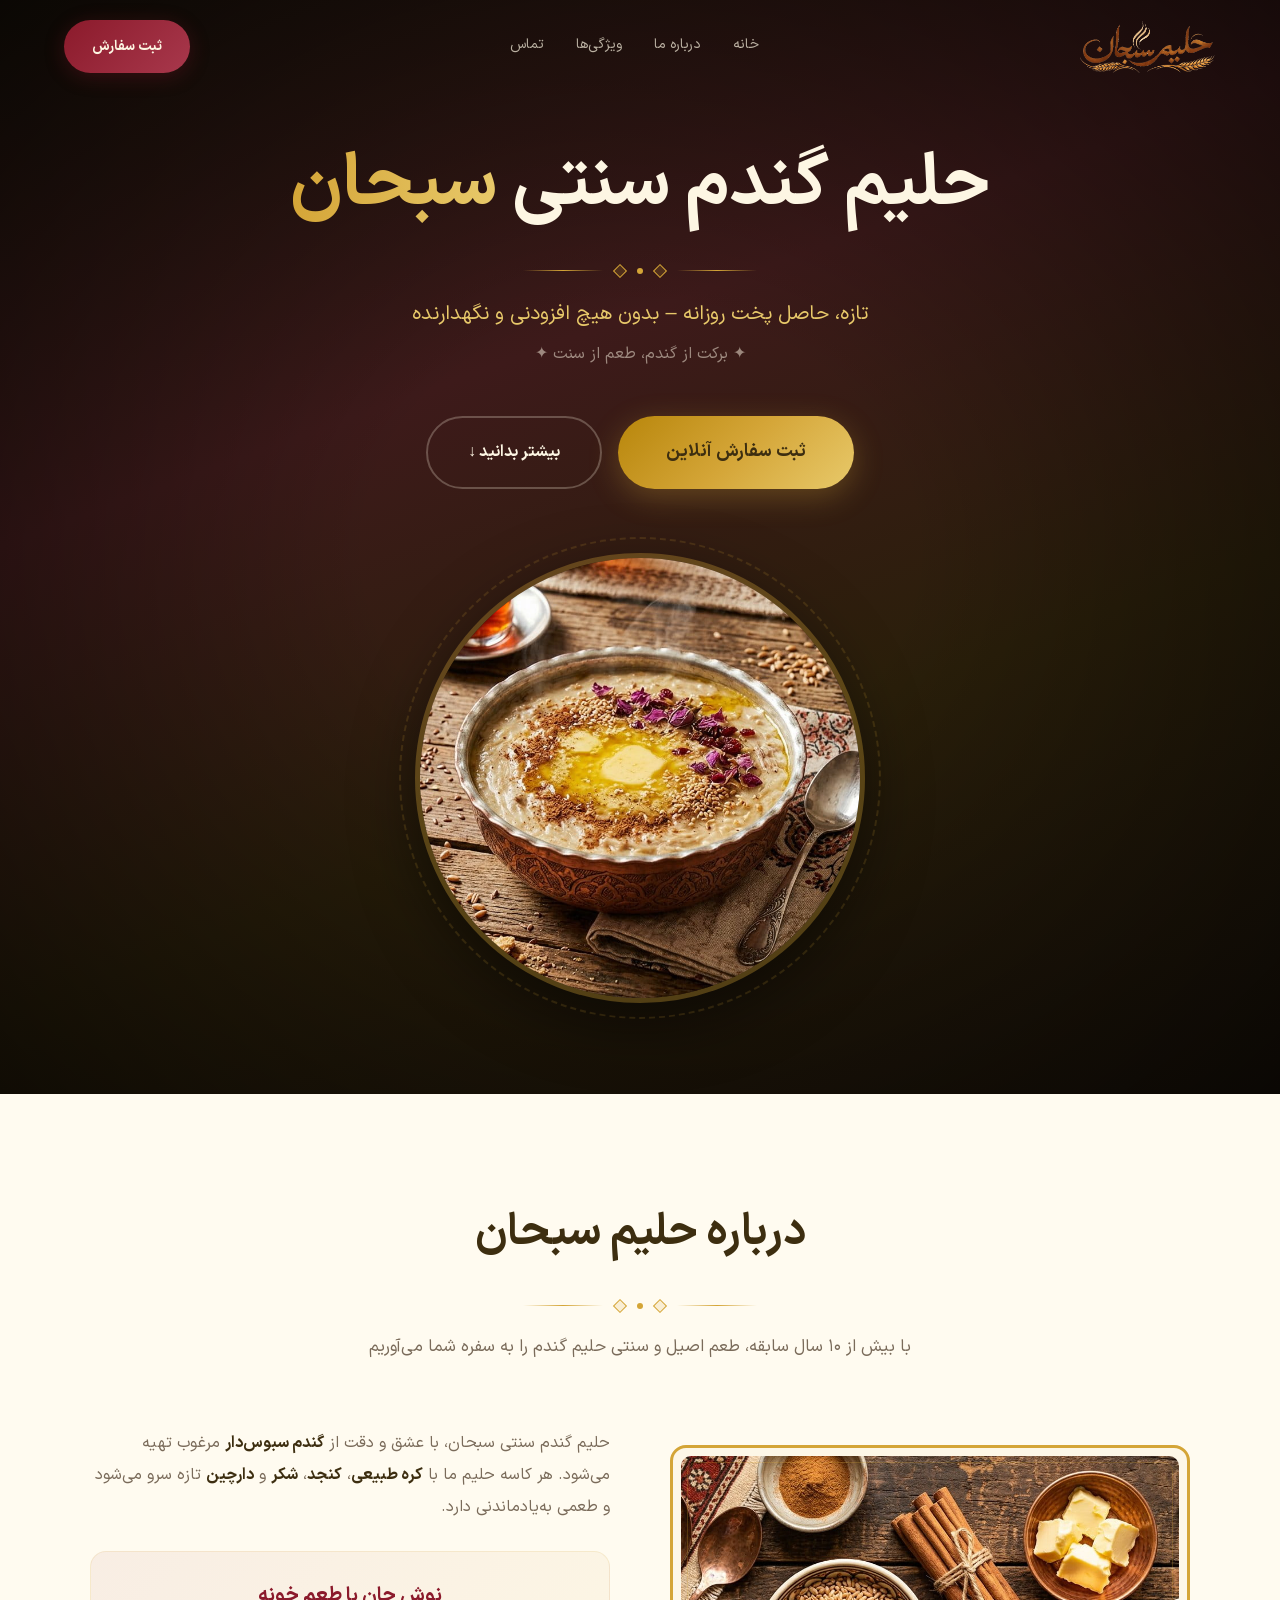
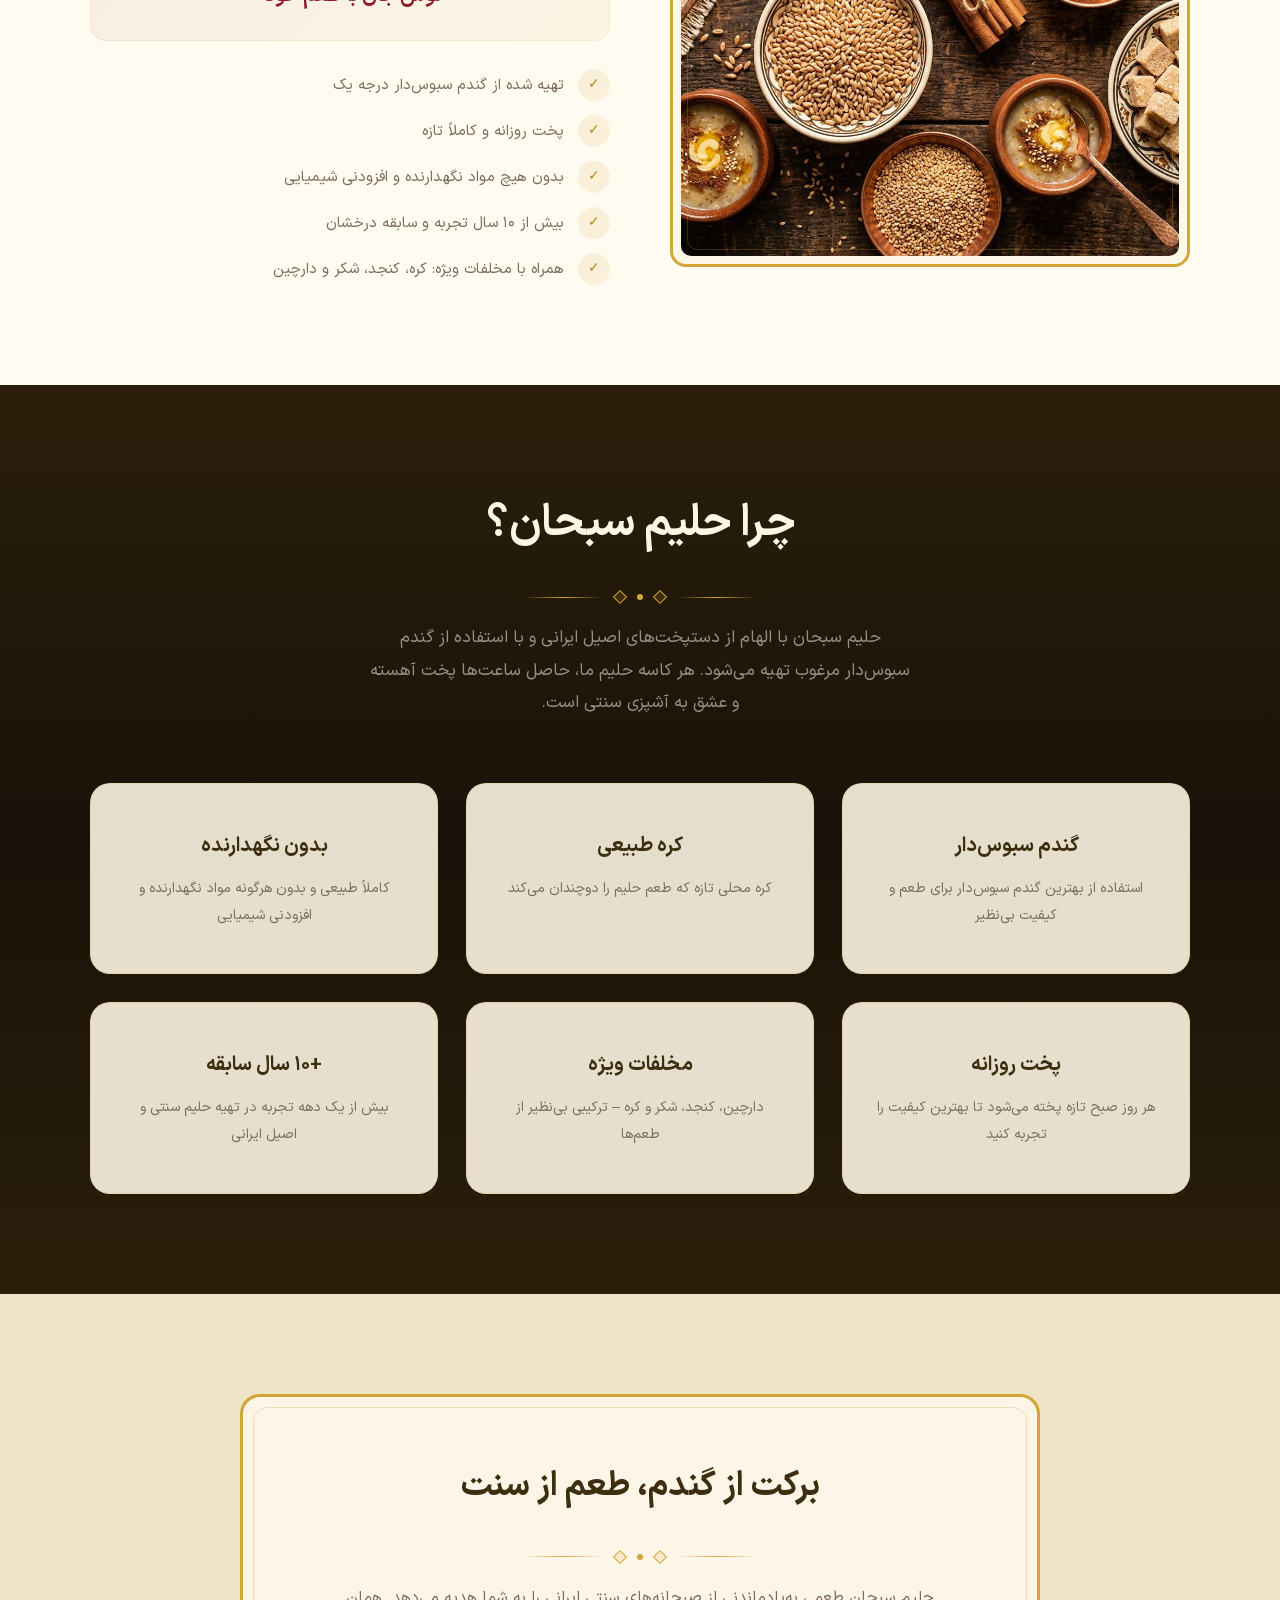
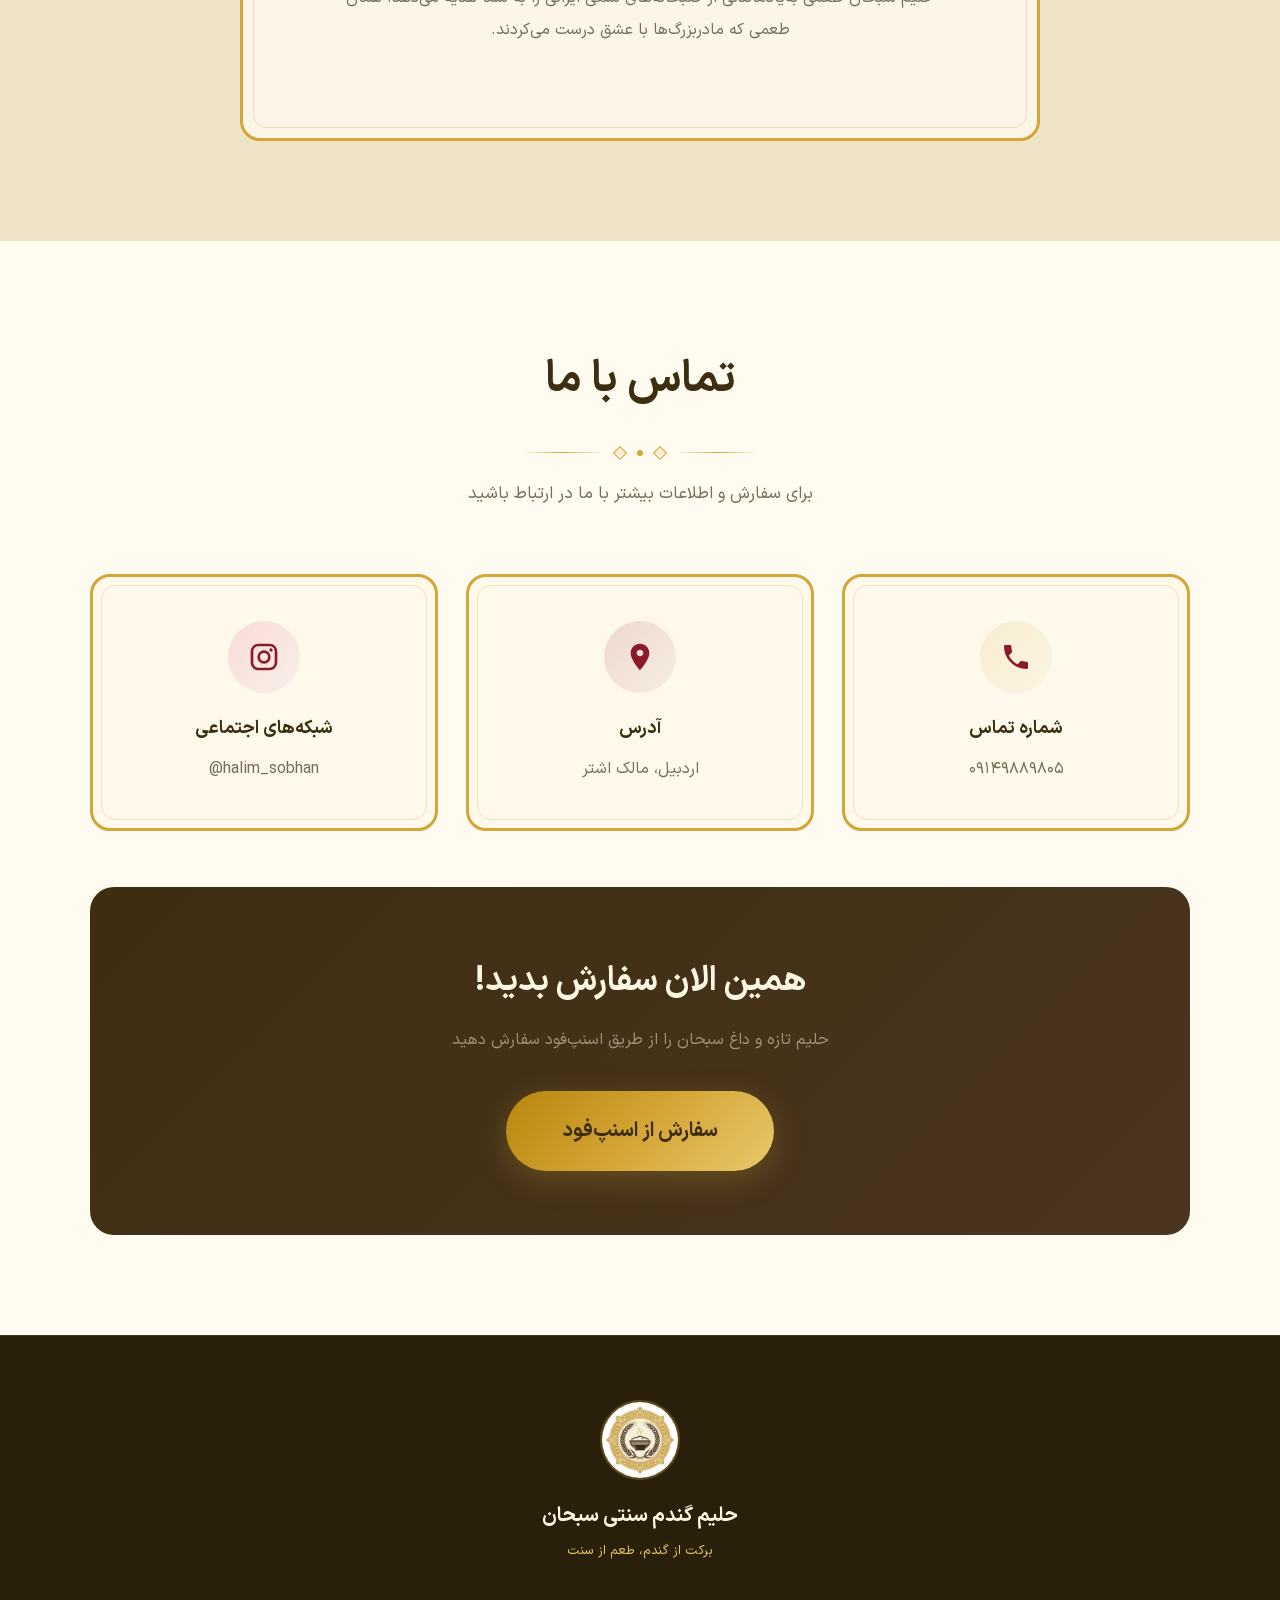
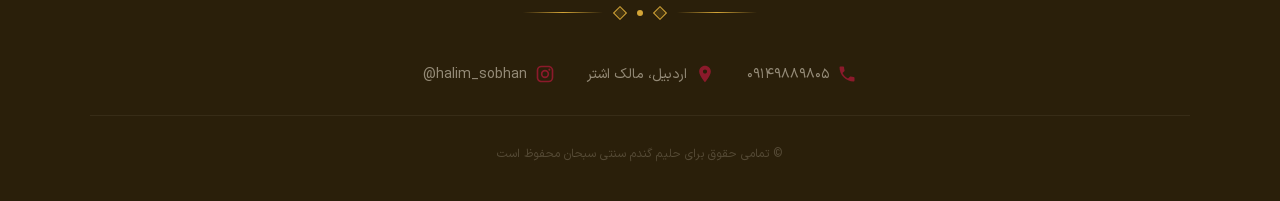
==== commit 49fd6334: "optimize style" ====
--- a/index.html
+++ b/index.html
@@ -5,7 +5,7 @@
     <meta name="viewport" content="width=device-width, initial-scale=1.0">
     <title>حلیم گندم سنتی سبحان | تازه و روزانه بدون نگهدارنده - اردبیل</title>
     <meta name="description" content="حلیم گندم سنتی سبحان، تهیه شده از گندم سبوس‌دار با بیش از ۱۰ سال سابقه. تازه، حاصل پخت روزانه، بدون هیچ افزودنی و نگهدارنده. اردبیل، مالک اشتر.">
-    <meta name="keywords" content="حلیم, حلیم سنتی, حلیم گندم, حلیم سبحان, حلیم اردبیل, حلیم بدون نگهدارنده, حلیم تازه, صبحانه سنتی, غذای سنتی ایرانی">
+    <!--<meta name="keywords" content="حلیم, حلیم سنتی, حلیم گندم, حلیم سبحان, حلیم اردبیل, حلیم بدون نگهدارنده, حلیم تازه, صبحانه سنتی, غذای سنتی ایرانی">-->
     <meta name="author" content="حلیم گندم سنتی سبحان">
     <meta name="robots" content="index, follow">
     <link rel="canonical" href="https://halimsobhan.ir">
@@ -111,7 +111,7 @@
     <section class="hero" id="home">
         <div class="hero-bg"></div>
         <!--<div class="hero-bg-img"></div>-->
-        <div class="hero-overlay"></div>
+        <!--<div class="hero-overlay"></div>-->
         <div class="hero-vignette"></div>
 
         <div class="hero-content">
--- a/styles.css
+++ b/styles.css
@@ -346,7 +346,7 @@
     background: linear-gradient(160deg, #1a1209 0%, #3d1a1a 35%, #2a1f0a 65%, #1a1209 100%);
 }
 
-.hero-bg-img {
+/*.hero-bg-img {
     position: absolute;
     inset: 0;
     background: url('images/hero-bg.jpg') center/cover no-repeat;
@@ -358,7 +358,7 @@
     inset: 0;
     background: url('images/texture-pattern.jpg') center/400px repeat;
     opacity: 0.04;
-}
+}*/
 
 .hero-vignette {
     position: absolute;
@@ -961,13 +961,13 @@
     overflow: hidden;
 }
 
-    .cta-box::before {
+    /*.cta-box::before {
         content: '';
         position: absolute;
         inset: 0;
         background: url('images/texture-pattern.jpg') center/400px repeat;
         opacity: 0.04;
-    }
+    }*/
 
     .cta-box h3 {
         font-size: clamp(24px, 4vw, 34px);
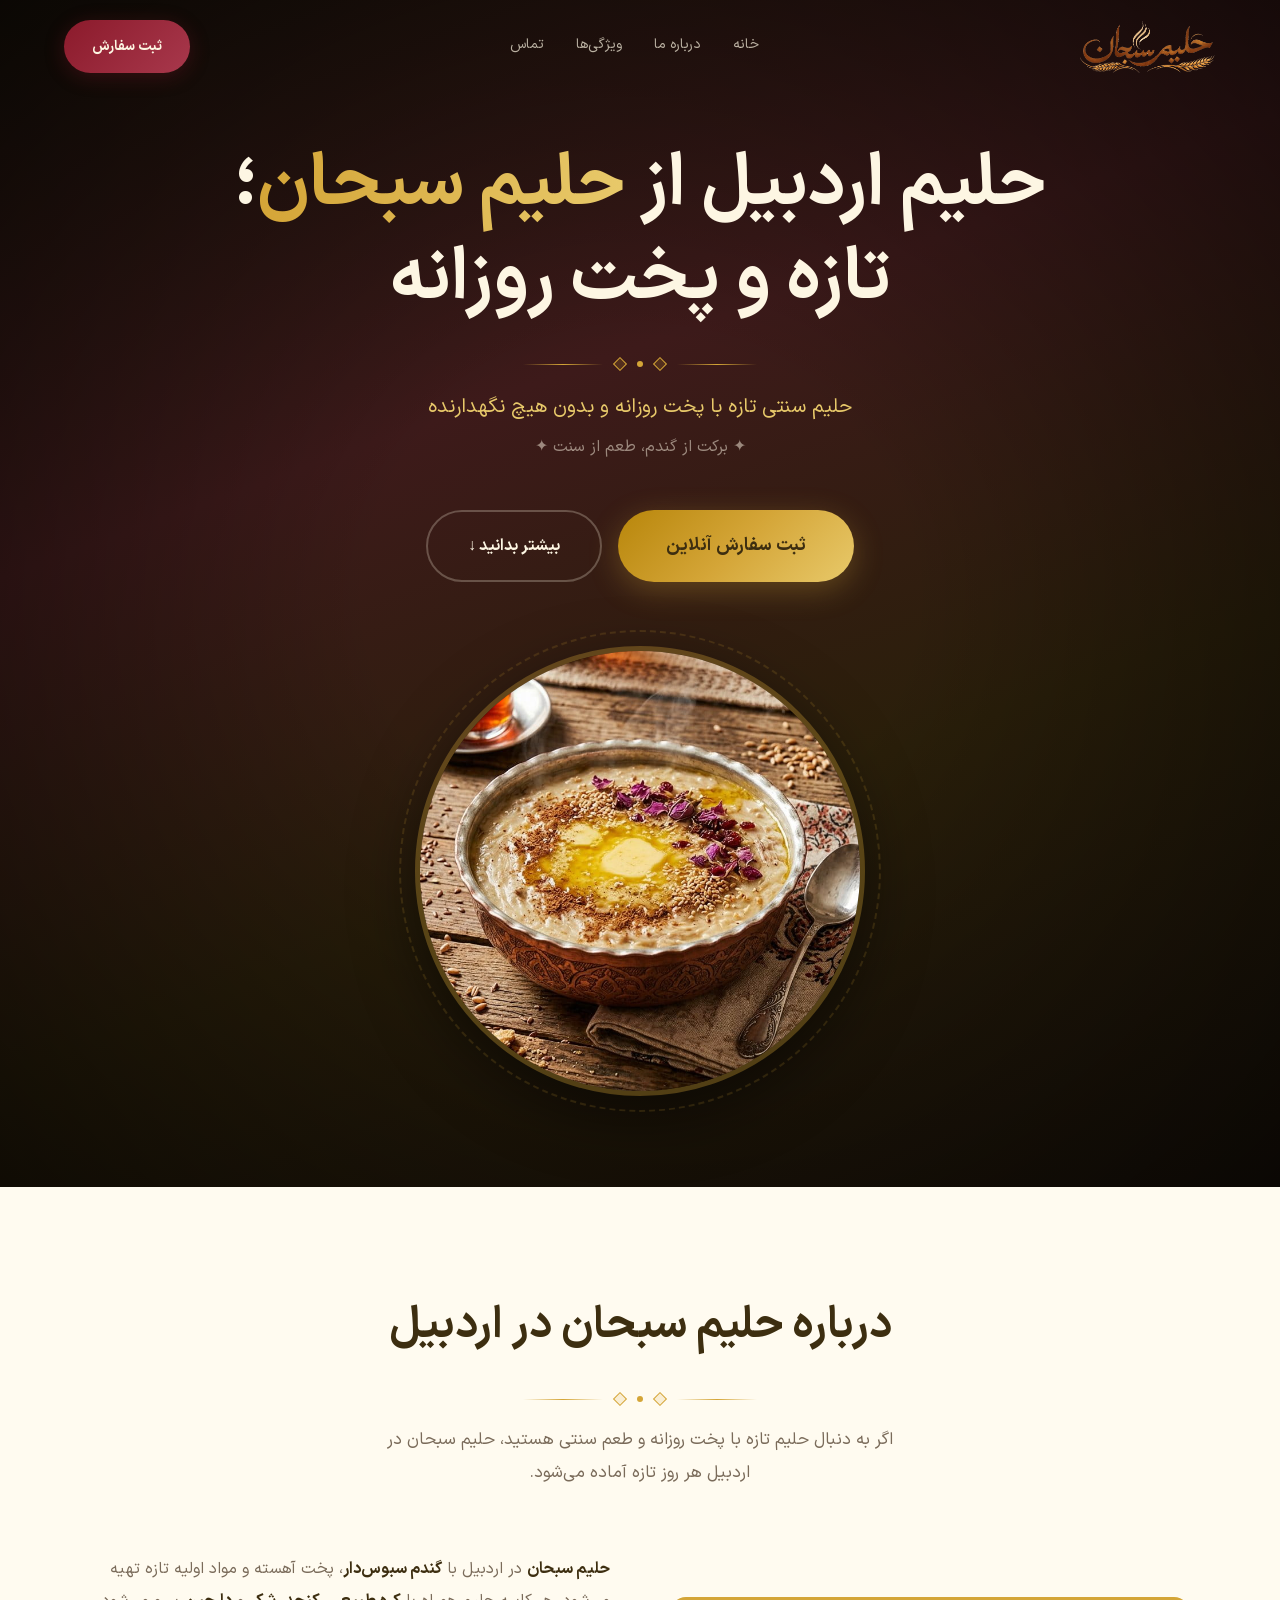
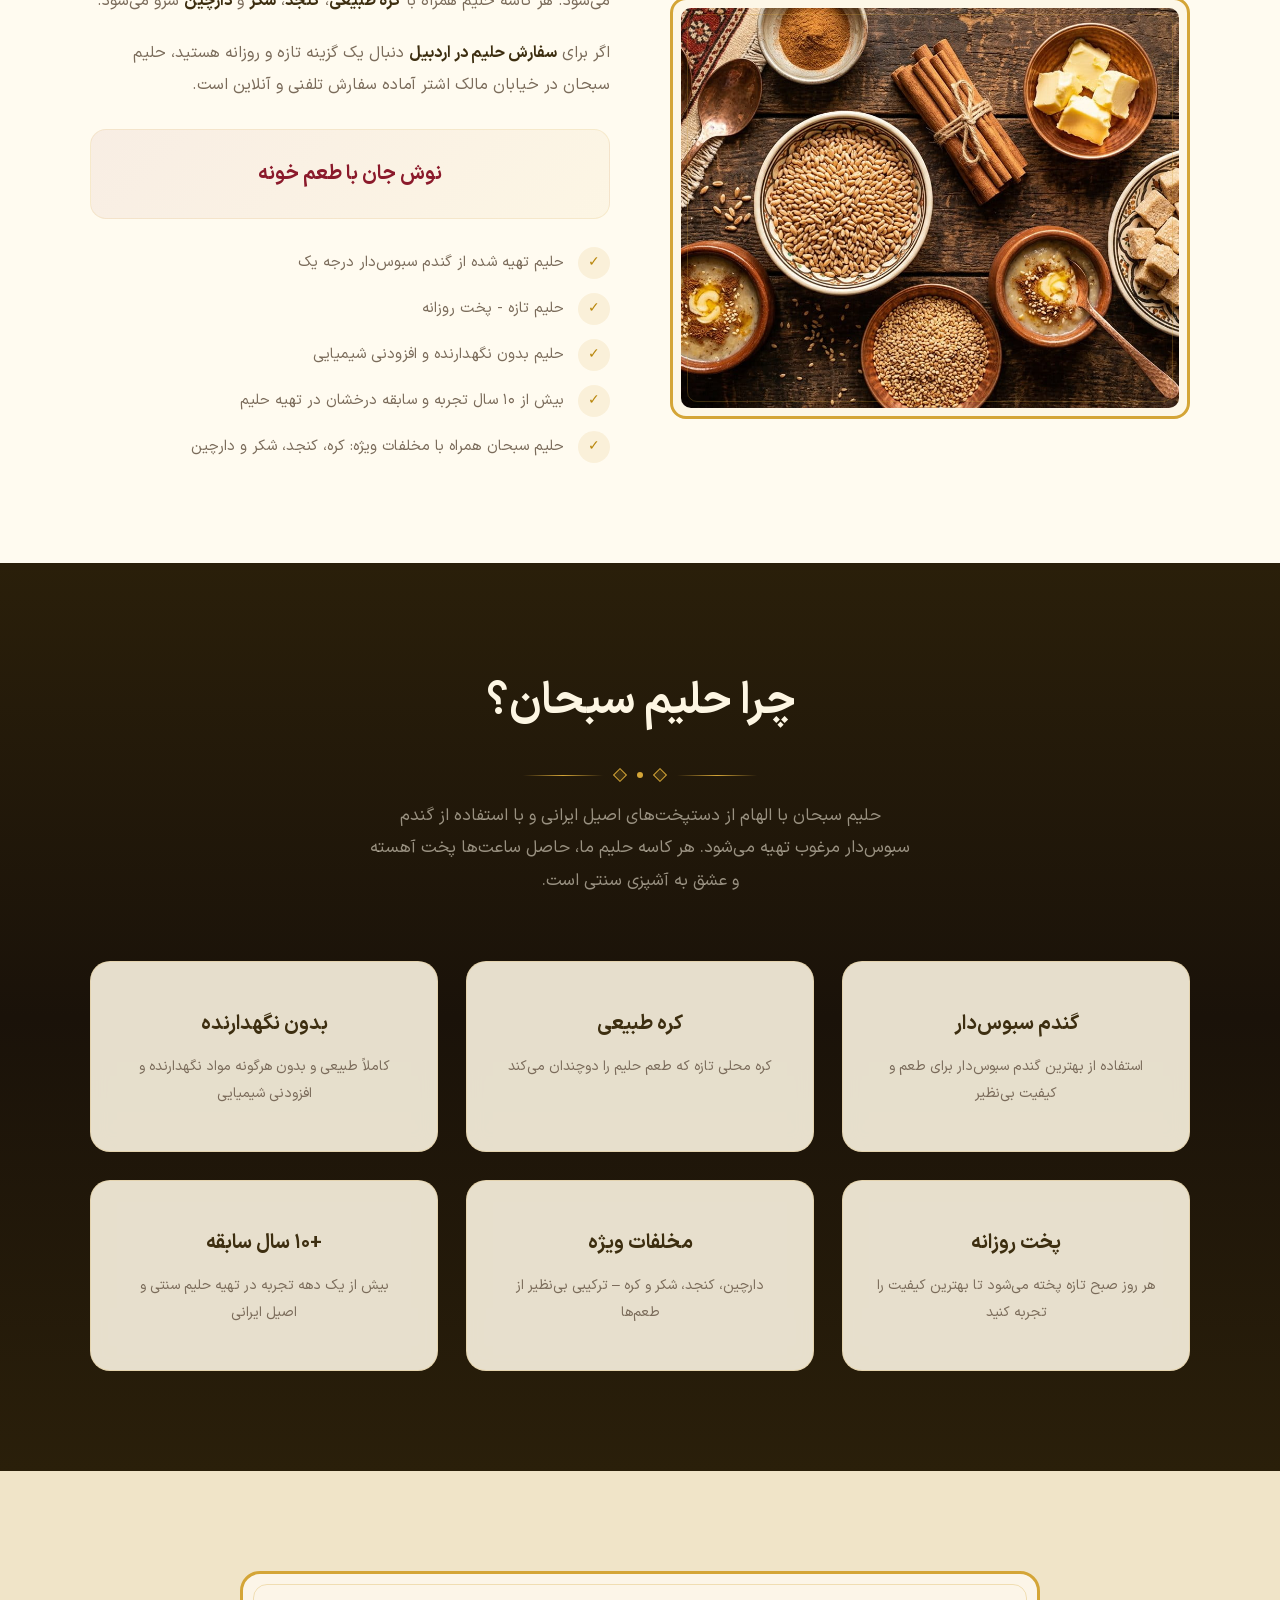
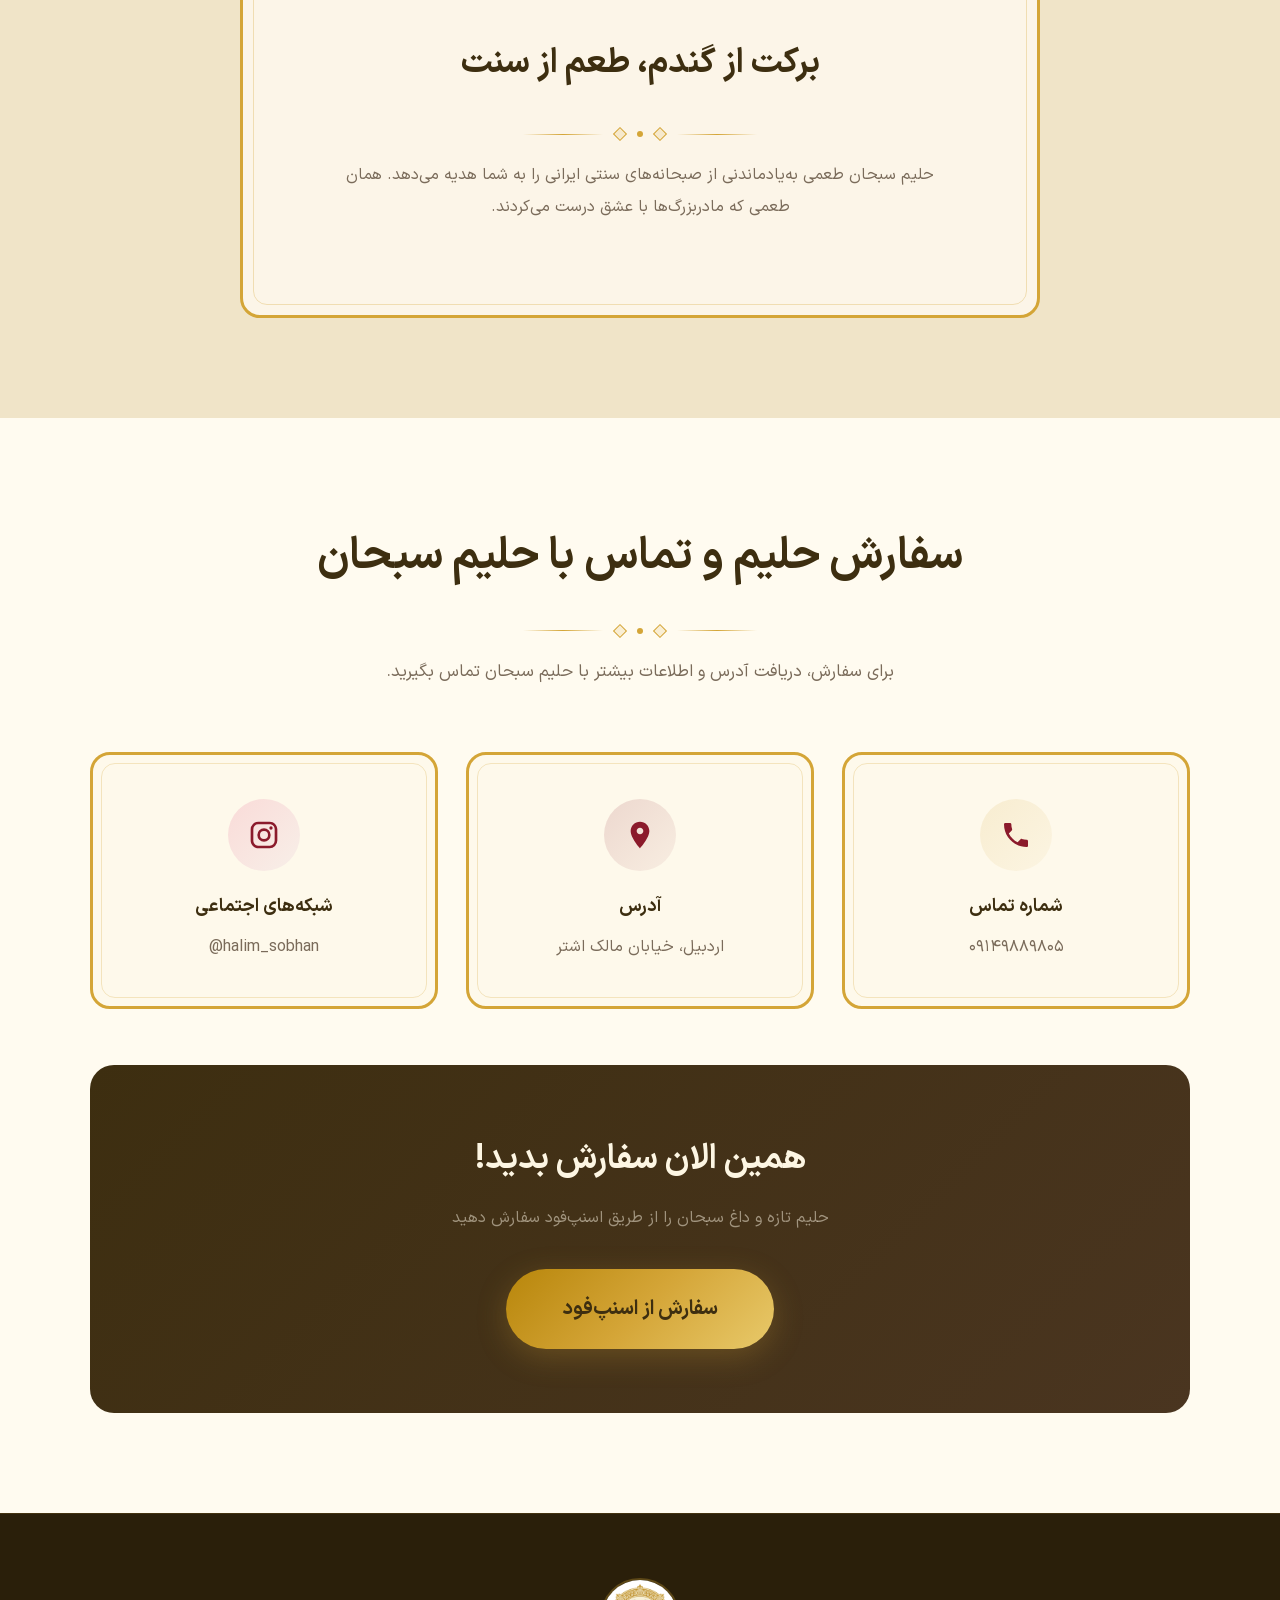
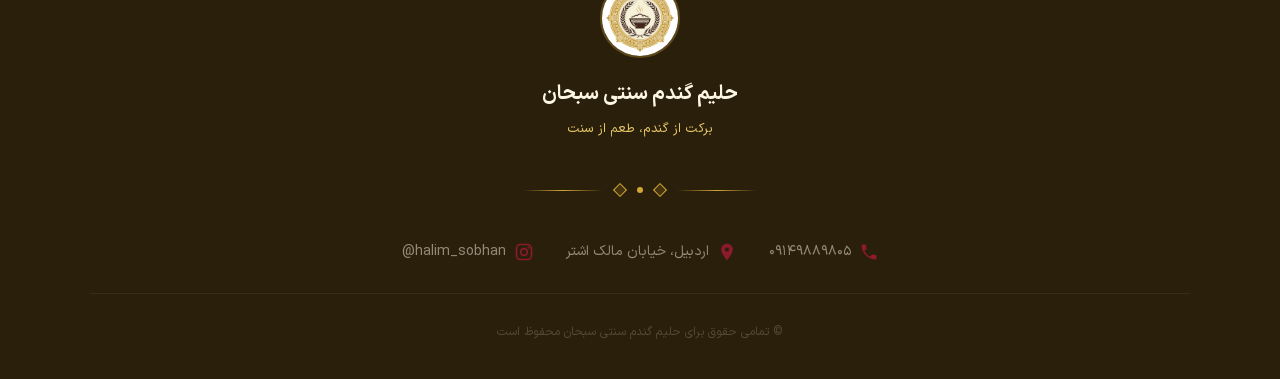
==== commit 96add849: "update content" ====
--- a/index.html
+++ b/index.html
@@ -3,26 +3,25 @@
 <head>
     <meta charset="UTF-8">
     <meta name="viewport" content="width=device-width, initial-scale=1.0">
-    <title>حلیم گندم سنتی سبحان | تازه و روزانه بدون نگهدارنده - اردبیل</title>
-    <meta name="description" content="حلیم گندم سنتی سبحان، تهیه شده از گندم سبوس‌دار با بیش از ۱۰ سال سابقه. تازه، حاصل پخت روزانه، بدون هیچ افزودنی و نگهدارنده. اردبیل، مالک اشتر.">
-    <!--<meta name="keywords" content="حلیم, حلیم سنتی, حلیم گندم, حلیم سبحان, حلیم اردبیل, حلیم بدون نگهدارنده, حلیم تازه, صبحانه سنتی, غذای سنتی ایرانی">-->
+    <title>حلیم اردبیل | حلیم تازه و پخت روزانه از حلیم سبحان</title>
+    <meta name="description" content="حلیم اردبیل از حلیم سبحان؛ حلیم گندم سنتی با پخت روزانه، تازه و بدون نگهدارنده. سفارش حلیم در اردبیل، خیابان مالک اشتر.">
     <meta name="author" content="حلیم گندم سنتی سبحان">
     <meta name="robots" content="index, follow">
-    <link rel="canonical" href="https://halimsobhan.ir">
+    <link rel="canonical" href="https://halimsobhan.ir/">
 
     <!-- Open Graph -->
-    <meta property="og:title" content="حلیم گندم سنتی سبحان | تازه و روزانه بدون نگهدارنده">
-    <meta property="og:description" content="حلیم گندم سنتی سبحان، تهیه شده از گندم سبوس‌دار. تازه، حاصل پخت روزانه، بدون هیچ افزودنی و نگهدارنده.">
+    <meta property="og:title" content="حلیم اردبیل | سفارش حلیم تازه در اردبیل - حلیم سبحان">
+    <meta property="og:description" content="حلیم اردبیل از حلیم سبحان؛ تازه، پخت روزانه، بدون نگهدارنده و آماده سفارش در اردبیل.">
     <meta property="og:type" content="website">
-    <meta property="og:url" content="https://halimsobhan.ir">
+    <meta property="og:url" content="https://halimsobhan.ir/">
     <meta property="og:image" content="https://halimsobhan.ir/images/hero-halim.jpg">
     <meta property="og:locale" content="fa_IR">
-    <meta property="og:site_name" content="حلیم گندم سنتی سبحان">
+    <meta property="og:site_name" content="حلیم سبحان">
 
     <!-- Twitter Card -->
     <meta name="twitter:card" content="summary_large_image">
-    <meta name="twitter:title" content="حلیم گندم سنتی سبحان">
-    <meta name="twitter:description" content="تهیه شده از گندم سبوس‌دار، بدون هیچ افزودنی و نگهدارنده.">
+    <meta name="twitter:title" content="حلیم اردبیل | حلیم سبحان">
+    <meta name="twitter:description" content="حلیم اردبیل از حلیم سبحان؛ پخت روزانه، تازه و بدون نگهدارنده.">
     <meta name="twitter:image" content="https://halimsobhan.ir/images/hero-halim.jpg">
 
     <!-- Favicon -->
@@ -33,36 +32,63 @@
         {
           "@context": "https://schema.org",
           "@type": "Restaurant",
-          "name": "حلیم گندم سنتی سبحان",
-          "description": "تهیه شده از گندم سبوس‌دار با بیش از ۱۰ سال سابقه. تازه و بدون نگهدارنده.",
+          "@id": "https://halimsobhan.ir/#restaurant",
+          "name": "حلیم سبحان",
+          "alternateName": "حلیم گندم سنتی سبحان",
+          "description": "حلیم سبحان در اردبیل با پخت روزانه، مواد اولیه تازه و بدون نگهدارنده تهیه می‌شود.",
           "image": "https://halimsobhan.ir/images/hero-halim.jpg",
           "address": {
             "@type": "PostalAddress",
-            "streetAddress": "مالک اشتر",
+            "streetAddress": "خیابان مالک اشتر",
             "addressLocality": "اردبیل",
+            "addressRegion": "اردبیل",
             "addressCountry": "IR"
           },
           "telephone": "+989149889805",
-          "url": "https://halimsobhan.ir",
+          "url": "https://halimsobhan.ir/",
           "servesCuisine": "ایرانی",
-          "sameAs": ["https://instagram.com/halim_sobhan"]
+          "sameAs": [
+            "https://instagram.com/halim_sobhan"
+          ],
+          "hasMap": "https://nshn.ir/75_bChTyY5apf1",
+          "areaServed": "اردبیل"
+        }
+    </script>  
+
+    <!-- FAQPage Schema for SEO -->
+    <script type="application/ld+json">
+        {
+          "@context": "https://schema.org",
+          "@type": "FAQPage",
+          "mainEntity": [
+            {
+              "@type": "Question",
+              "name": "حلیم سبحان چیست؟",
+              "acceptedAnswer": {
+                "@type": "Answer",
+                "text": "حلیم گندم سنتی سبحان یک غذای سنتی ایرانی است که با گندم سبوس‌دار، کره، دارچین و کنجد تهیه می‌شود و در اردبیل تهیه می‌گردد."
+              }
+            },
+            {
+              "@type": "Question",
+              "name": "حلیم اردبیل کجا خریداری کنم؟",
+              "acceptedAnswer": {
+                "@type": "Answer",
+                "text": "شما می‌توانید حلیم سبحان را از طریق اسنپ‌فود یا تماس مستقیم با شماره ۰۹۱۴۹۸۸۹۸۰۵ سفارش دهید."
+              }
+            },
+            {
+              "@type": "Question",
+              "name": "حلیم سبحان بدون نگهدارنده است؟",
+              "acceptedAnswer": {
+                "@type": "Answer",
+                "text": "بله، حلیم سبحان کاملاً طبیعی است و بدون هیچ مواد نگهدارنده و افزودنی شیمیایی تهیه می‌شود."
+              }
+            }
+          ]
         }
     </script>
-
-    <!-- Font -->
-    <!--<link rel="preload"
-          href="fonts/IRANSans/IRANSansWeb.woff2"
-          as="font"
-          type="font/woff2"
-          crossorigin="anonymous">
-
-    <link rel="preload"
-          href="fonts/IRANSans/IRANSansWeb_Bold.woff2"
-          as="font"
-          type="font/woff2"
-          crossorigin="anonymous">-->
-
-    <!-- CSS -->
+ 
     <link rel="stylesheet" href="styles.css">
 </head>
 <body>
@@ -122,7 +148,7 @@
             </div>-->
 
             <h1 class="hero-title">
-                حلیم گندم سنتی <span class="hero-title-gold">سبحان</span>
+                <span>حلیم اردبیل</span> از <span class="hero-title-gold">حلیم سبحان</span>؛ تازه و پخت روزانه
             </h1>
 
             <div class="ornament">
@@ -133,7 +159,7 @@
                 <span class="ornament-line"></span>
             </div>
 
-            <p class="hero-subtitle">تازه، حاصل پخت روزانه – بدون هیچ افزودنی و نگهدارنده</p>
+            <p class="hero-subtitle">حلیم سنتی تازه با پخت روزانه و بدون هیچ نگهدارنده</p>
             <p class="hero-slogan">✦ برکت از گندم، طعم از سنت ✦</p>
 
             <div class="hero-buttons">
@@ -152,7 +178,7 @@
                         <div class="steam steam-2"></div>
                         <div class="steam steam-3"></div>
                     </div>
-                    <img src="images/hero-halim.jpg" alt="حلیم گندم سنتی سبحان با کره و دارچین" class="hero-bowl-img">
+                    <img src="images/hero-halim.jpg" alt="حلیم سنتی سبحان در اردبیل" class="hero-bowl-img" fetchpriority="high">
                 </div>
                 <div class="hero-bowl-ring"></div>
             </div>
@@ -174,7 +200,7 @@
         <div class="section-inner">
             <div class="section-header anim-hidden">
                 <!--<span class="section-icon">🌾</span>-->
-                <h2 class="section-title section-title-dark">درباره حلیم سبحان</h2>
+                <h2 class="section-title section-title-dark">درباره حلیم سبحان در اردبیل</h2>
                 <div class="ornament">
                     <span class="ornament-line"></span>
                     <span class="ornament-diamond"></span>
@@ -183,20 +209,23 @@
                     <span class="ornament-line"></span>
                 </div>
                 <p class="section-desc section-desc-dark">
-                    با بیش از ۱۰ سال سابقه، طعم اصیل و سنتی حلیم گندم را به سفره شما می‌آوریم
+                    اگر به دنبال حلیم تازه با پخت روزانه و طعم سنتی هستید، حلیم سبحان در اردبیل هر روز تازه آماده می‌شود.
                 </p>
             </div>
 
             <div class="about-grid">
                 <div class="anim-hidden anim-delay-2">
                     <div class="about-img-frame">
-                        <img loading="lazy" src="images/ingredients.jpg" alt="مواد اولیه حلیم سبحان - گندم، دارچین، کنجد و کره" class="about-img">
+                        <img loading="lazy" src="images/ingredients.jpg" alt="مواد اولیه حلیم سنتی سبحان" class="about-img">
                     </div>
                 </div>
 
                 <div class="about-text anim-hidden anim-delay-3">
                     <p>
-                        حلیم گندم سنتی سبحان، با عشق و دقت از <strong>گندم سبوس‌دار</strong> مرغوب تهیه می‌شود. هر کاسه حلیم ما با <strong>کره طبیعی</strong>، <strong>کنجد</strong>، <strong>شکر</strong> و <strong>دارچین</strong> تازه سرو می‌شود و طعمی به‌یادماندنی دارد.
+                        <strong>حلیم سبحان</strong> در اردبیل با <strong>گندم سبوس‌دار</strong>، پخت آهسته و مواد اولیه تازه تهیه می‌شود. هر کاسه حلیم همراه با <strong>کره طبیعی</strong>، <strong>کنجد</strong>، <strong>شکر</strong> و <strong>دارچین</strong> سرو می‌شود.
+                    </p>
+                    <p>
+                        اگر برای <strong>سفارش حلیم در اردبیل</strong> دنبال یک گزینه تازه و روزانه هستید، حلیم سبحان در خیابان مالک اشتر آماده سفارش تلفنی و آنلاین است.
                     </p>
 
                     <div class="about-quote">
@@ -206,23 +235,23 @@
                     <div class="about-features">
                         <div class="about-feature">
                             <span class="about-feature-icon">✓</span>
-                            <span>تهیه شده از گندم سبوس‌دار درجه یک</span>
+                            <span>حلیم تهیه شده از گندم سبوس‌دار درجه یک</span>
                         </div>
                         <div class="about-feature">
                             <span class="about-feature-icon">✓</span>
-                            <span>پخت روزانه و کاملاً تازه</span>
+                            <span>حلیم تازه - پخت روزانه</span>
                         </div>
                         <div class="about-feature">
                             <span class="about-feature-icon">✓</span>
-                            <span>بدون هیچ مواد نگهدارنده و افزودنی شیمیایی</span>
+                            <span>حلیم بدون نگهدارنده و افزودنی شیمیایی</span>
                         </div>
                         <div class="about-feature">
                             <span class="about-feature-icon">✓</span>
-                            <span>بیش از ۱۰ سال تجربه و سابقه درخشان</span>
+                            <span>بیش از ۱۰ سال تجربه و سابقه درخشان در تهیه حلیم</span>
                         </div>
                         <div class="about-feature">
                             <span class="about-feature-icon">✓</span>
-                            <span>همراه با مخلفات ویژه: کره، کنجد، شکر و دارچین</span>
+                            <span>حلیم سبحان همراه با مخلفات ویژه: کره، کنجد، شکر و دارچین</span>
                         </div>
                     </div>
                 </div>
@@ -325,7 +354,7 @@
         <div class="section-inner">
             <div class="section-header anim-hidden">
                 <!--<span class="section-icon">📞</span>-->
-                <h2 class="section-title section-title-dark">تماس با ما</h2>
+                <h2 class="section-title section-title-dark">سفارش حلیم و تماس با حلیم سبحان</h2>
                 <div class="ornament">
                     <span class="ornament-line"></span>
                     <span class="ornament-diamond"></span>
@@ -334,7 +363,7 @@
                     <span class="ornament-line"></span>
                 </div>
                 <p class="section-desc section-desc-dark">
-                    برای سفارش و اطلاعات بیشتر با ما در ارتباط باشید
+                    برای سفارش، دریافت آدرس و اطلاعات بیشتر با حلیم سبحان تماس بگیرید.
                 </p>
             </div>
 
@@ -348,7 +377,7 @@
                 <a href="https://nshn.ir/75_bChTyY5apf1" target="_blank" class="contact-card">
                     <div class="contact-icon-wrap contact-icon-map"><svg viewBox="0 0 24 24"><path d="M12 2C8.13 2 5 5.13 5 9c0 5.25 7 13 7 13s7-7.75 7-13c0-3.87-3.13-7-7-7zm0 9.5c-1.38 0-2.5-1.12-2.5-2.5s1.12-2.5 2.5-2.5 2.5 1.12 2.5 2.5-1.12 2.5-2.5 2.5z"></path></svg></div>
                     <h3>آدرس</h3>
-                    <p>اردبیل، مالک اشتر</p>
+                    <p>اردبیل، خیابان مالک اشتر</p>
                 </a>
 
                 <a href="https://instagram.com/halim_sobhan" target="_blank" rel="noopener noreferrer" class="contact-card">
@@ -388,7 +417,7 @@
 
             <div class="footer-links">
                 <a href="tel:09149889805" class="footer-link"><svg viewBox="0 0 24 24"><path d="M6.62 10.79c1.44 2.83 3.76 5.14 6.59 6.59l2.2-2.2c.27-.27.67-.36 1.02-.24 1.12.37 2.33.57 3.57.57.55 0 1 .45 1 1V20c0 .55-.45 1-1 1-9.39 0-17-7.61-17-17 0-.55.45-1 1-1h3.5c.55 0 1 .45 1 1 0 1.25.2 2.45.57 3.57.11.35.03.74-.25 1.02l-2.2 2.2z"></path></svg> <span dir="ltr">۰۹۱۴۹۸۸۹۸۰۵</span></a>
-                <a href="https://nshn.ir/75_bChTyY5apf1" target="_blank" class="footer-link"><svg viewBox="0 0 24 24"><path d="M12 2C8.13 2 5 5.13 5 9c0 5.25 7 13 7 13s7-7.75 7-13c0-3.87-3.13-7-7-7zm0 9.5c-1.38 0-2.5-1.12-2.5-2.5s1.12-2.5 2.5-2.5 2.5 1.12 2.5 2.5-1.12 2.5-2.5 2.5z"></path></svg> اردبیل، مالک اشتر</a>
+                <a href="https://nshn.ir/75_bChTyY5apf1" target="_blank" class="footer-link"><svg viewBox="0 0 24 24"><path d="M12 2C8.13 2 5 5.13 5 9c0 5.25 7 13 7 13s7-7.75 7-13c0-3.87-3.13-7-7-7zm0 9.5c-1.38 0-2.5-1.12-2.5-2.5s1.12-2.5 2.5-2.5 2.5 1.12 2.5 2.5-1.12 2.5-2.5 2.5z"></path></svg> اردبیل، خیابان مالک اشتر</a>
                 <a href="https://instagram.com/halim_sobhan" target="_blank" rel="noopener noreferrer" class="footer-link"><svg viewBox="0 0 24 24"><path d="M7.8 2h8.4C19.4 2 22 4.6 22 7.8v8.4a5.8 5.8 0 0 1-5.8 5.8H7.8C4.6 22 2 19.4 2 16.2V7.8A5.8 5.8 0 0 1 7.8 2m-.2 2A3.6 3.6 0 0 0 4 7.6v8.8C4 18.39 5.61 20 7.6 20h8.8a3.6 3.6 0 0 0 3.6-3.6V7.6C20 5.61 18.39 4 16.4 4H7.6m9.65 1.5a1.25 1.25 0 0 1 1.25 1.25A1.25 1.25 0 0 1 17.25 8 1.25 1.25 0 0 1 16 6.75a1.25 1.25 0 0 1 1.25-1.25M12 7a5 5 0 0 1 5 5 5 5 0 0 1-5 5 5 5 0 0 1-5-5 5 5 0 0 1 5-5m0 2a3 3 0 0 0-3 3 3 3 0 0 0 3 3 3 3 0 0 0 3-3 3 3 0 0 0-3-3z"></path></svg> <span dir="ltr">@halim_sobhan</span></a>
             </div>
 
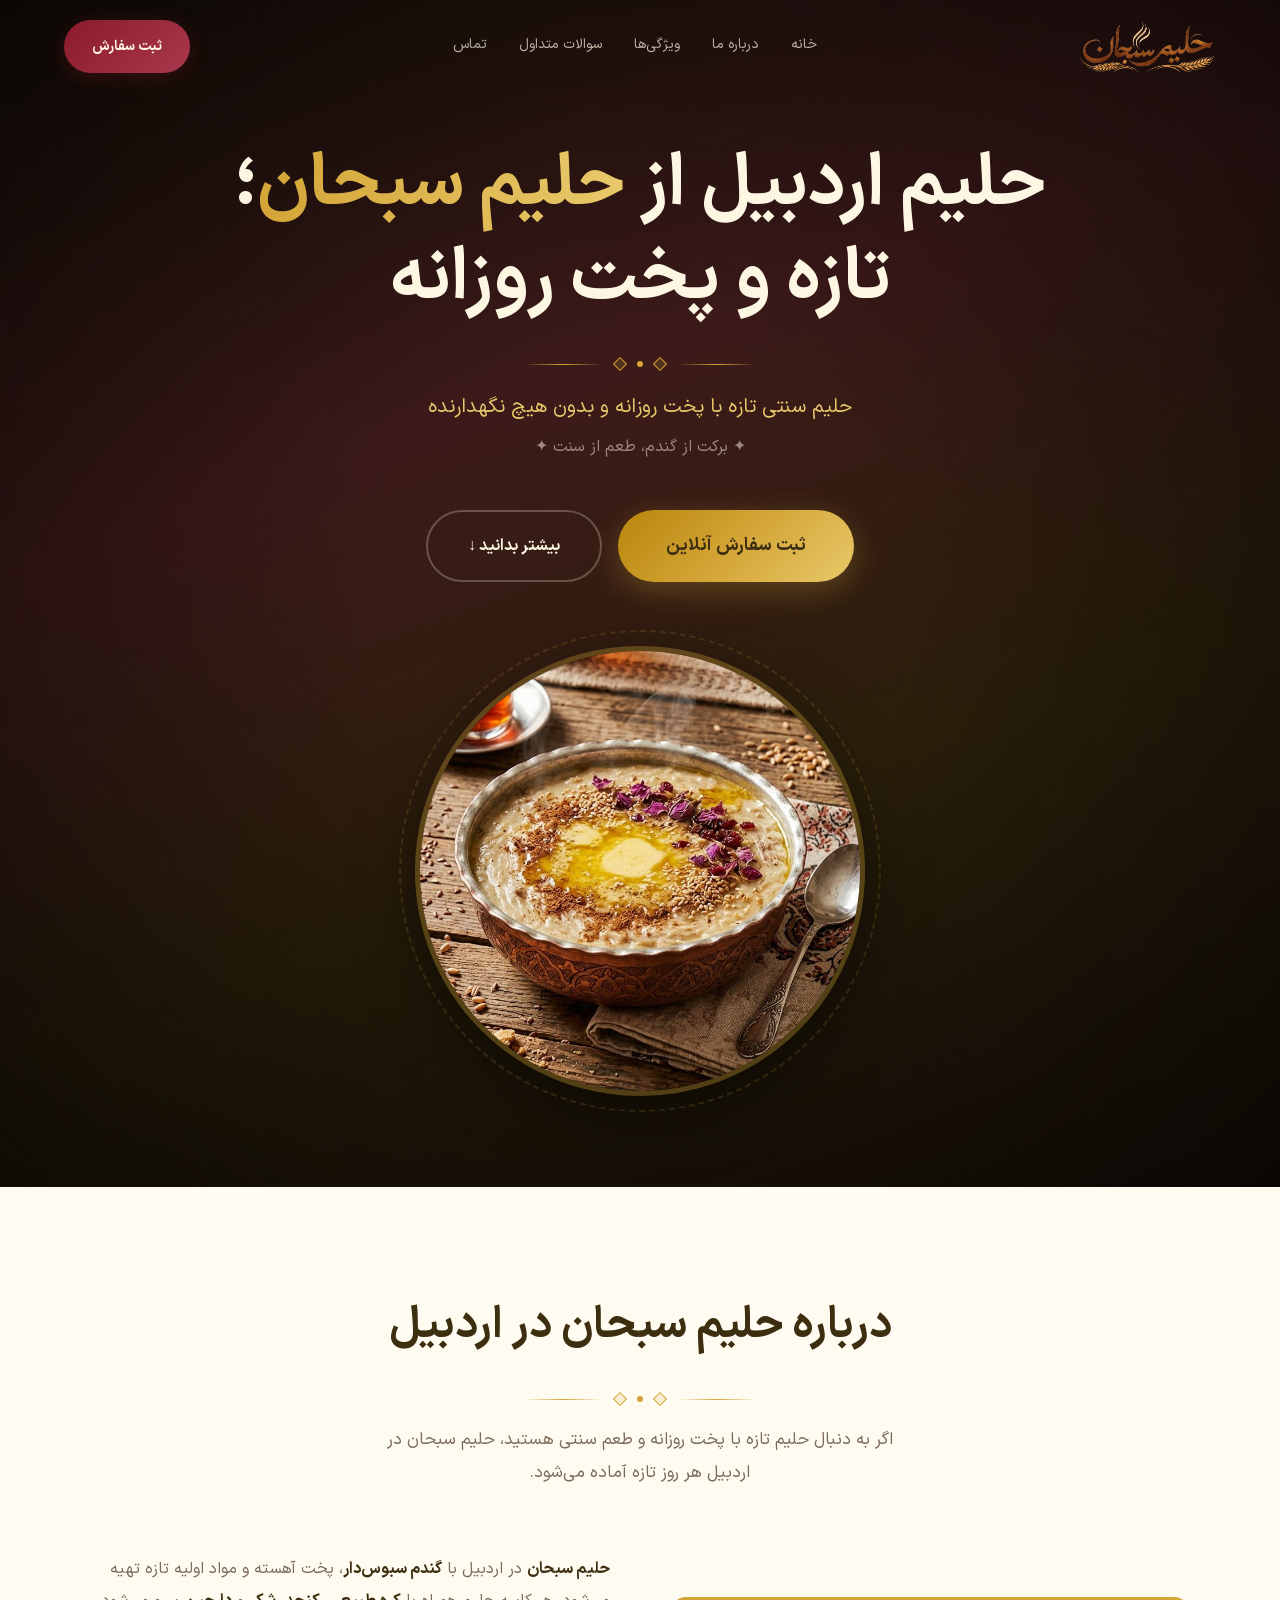
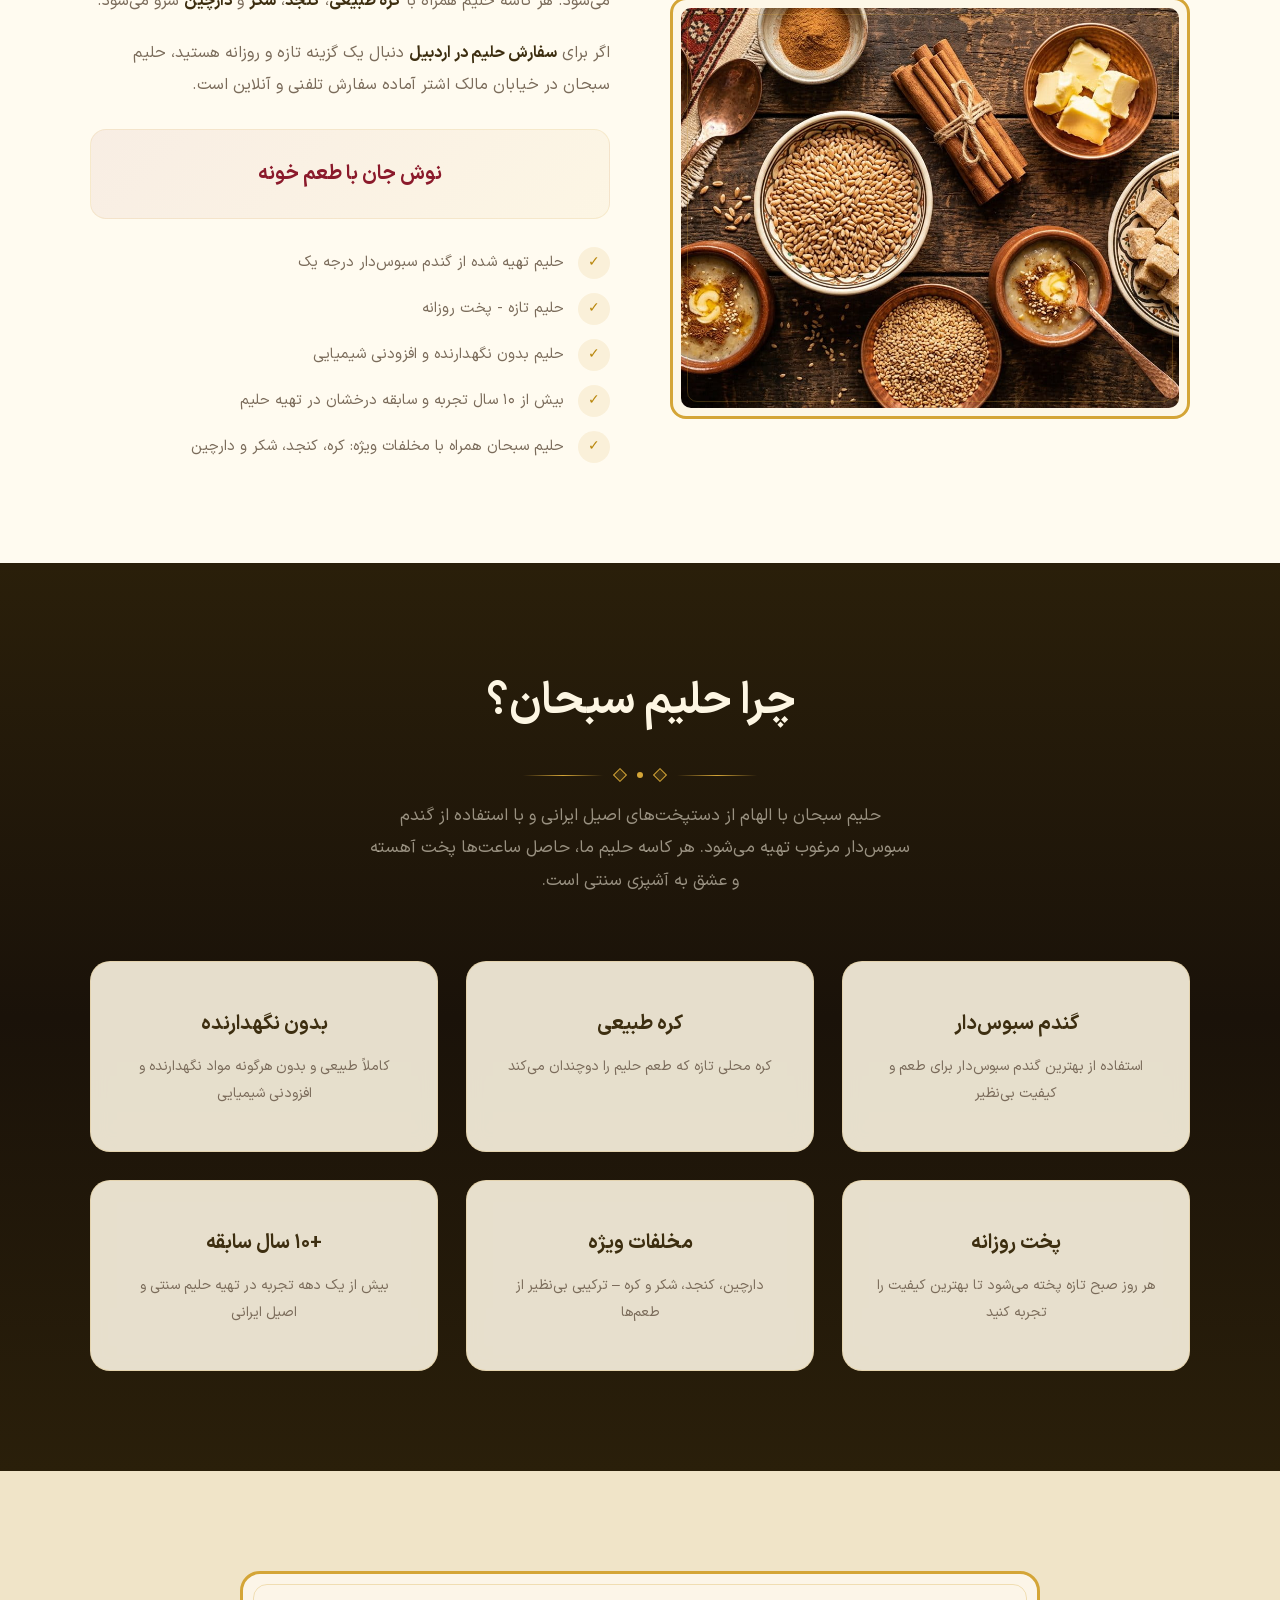
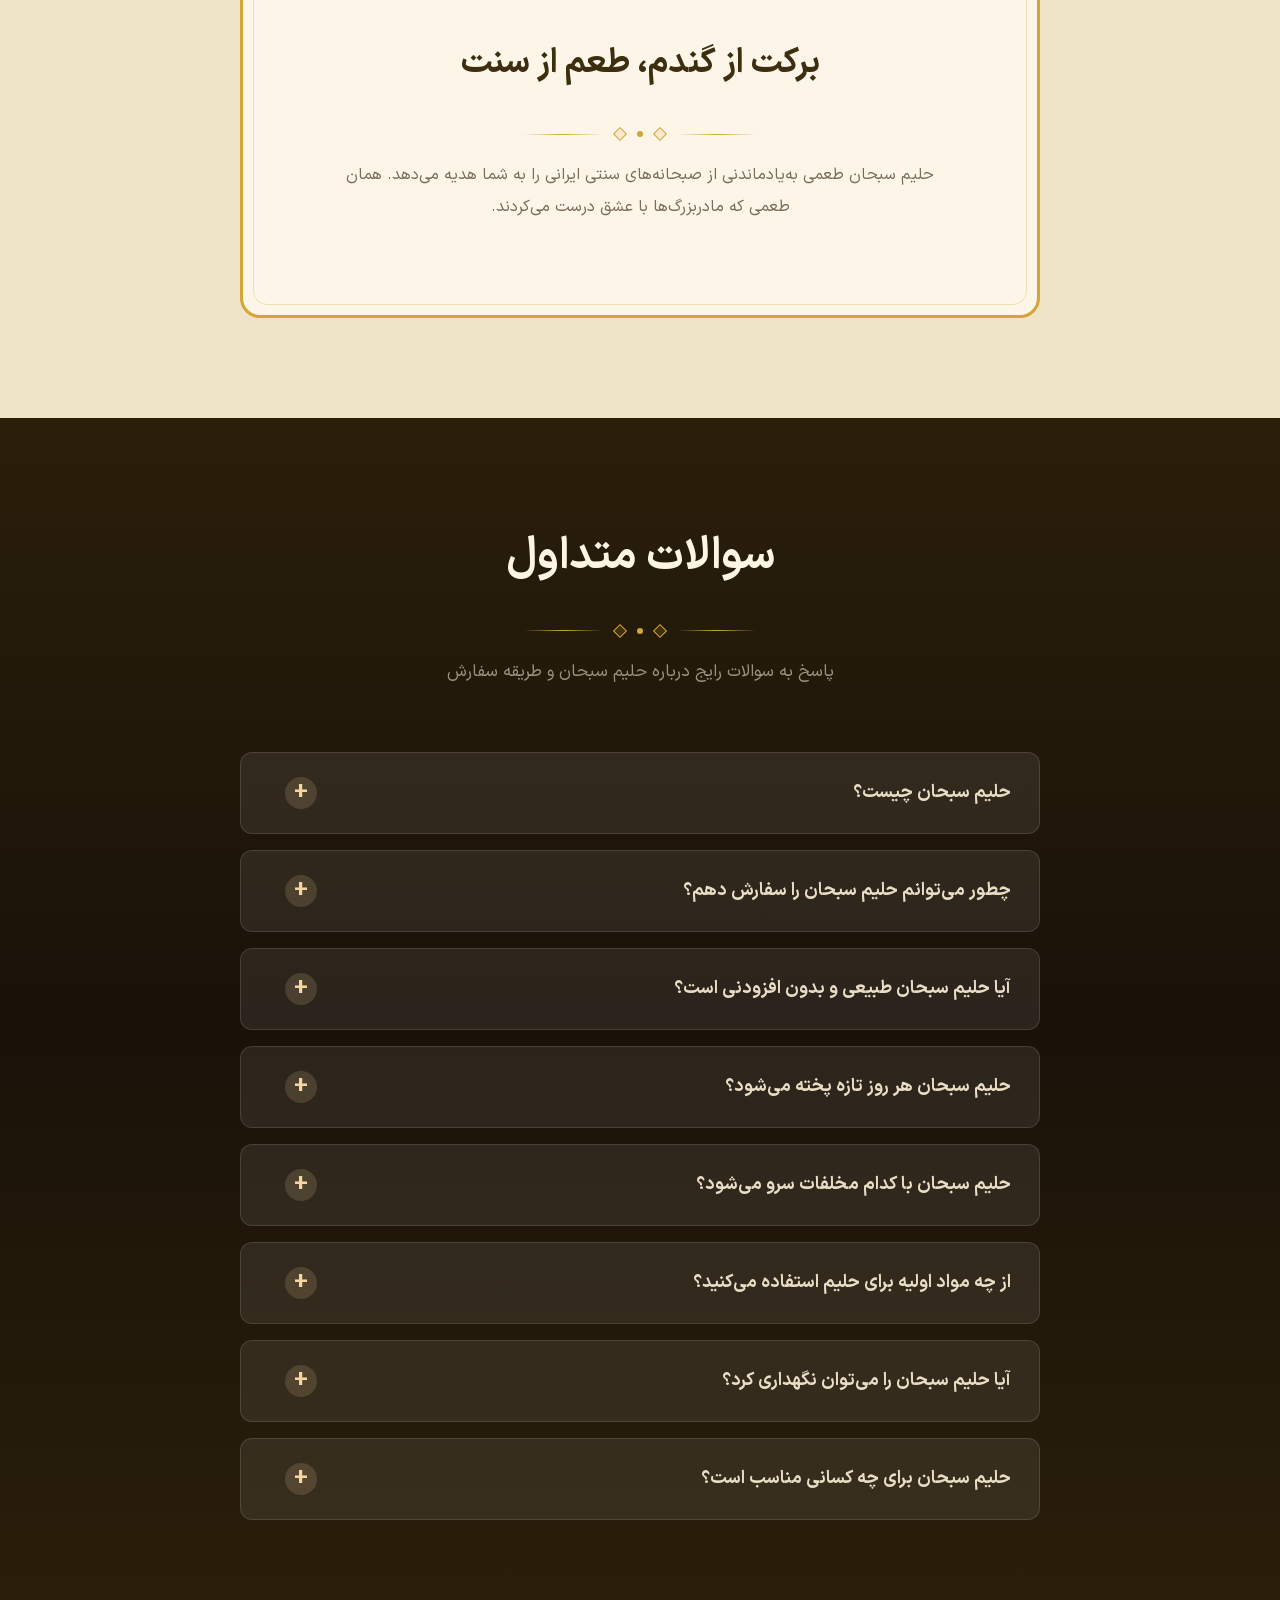
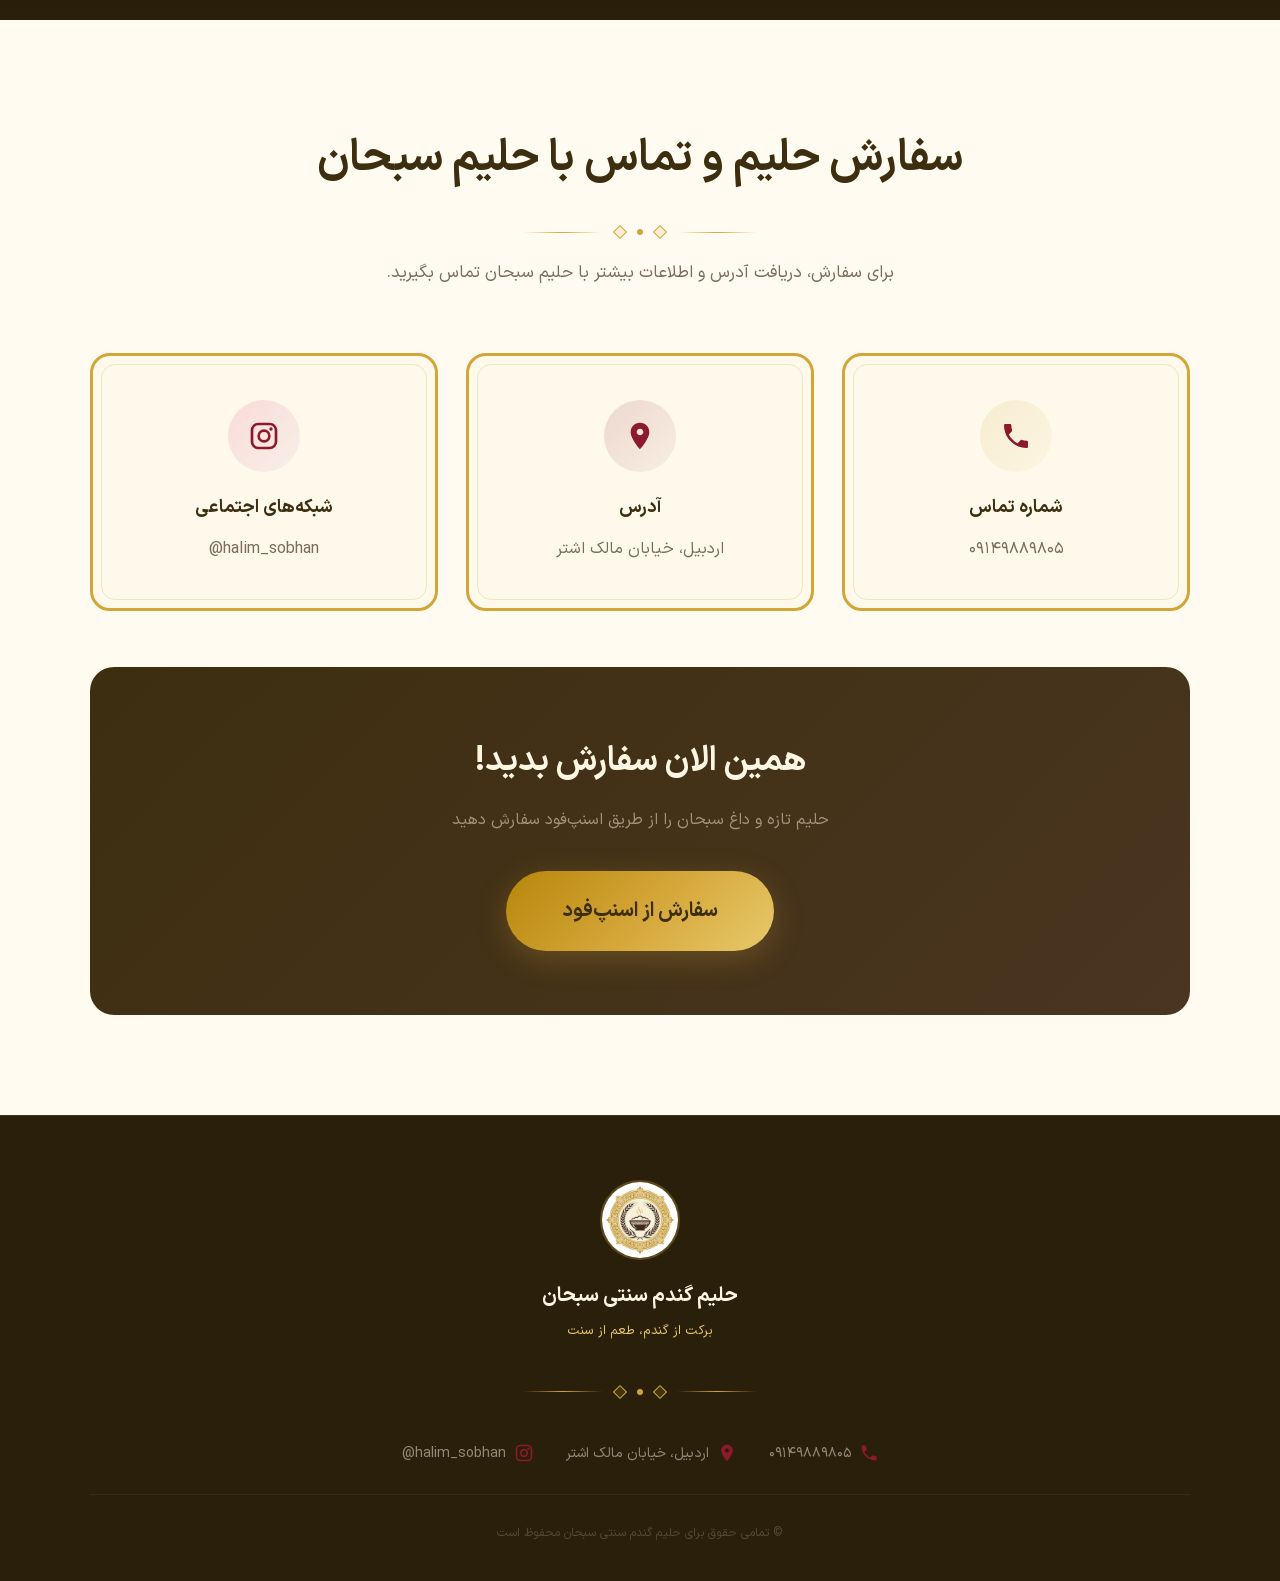
==== commit 6906dd2d: "faq" ====
--- a/index.html
+++ b/index.html
@@ -55,40 +55,7 @@
         }
     </script>  
 
-    <!-- FAQPage Schema for SEO -->
-    <script type="application/ld+json">
-        {
-          "@context": "https://schema.org",
-          "@type": "FAQPage",
-          "mainEntity": [
-            {
-              "@type": "Question",
-              "name": "حلیم سبحان چیست؟",
-              "acceptedAnswer": {
-                "@type": "Answer",
-                "text": "حلیم گندم سنتی سبحان یک غذای سنتی ایرانی است که با گندم سبوس‌دار، کره، دارچین و کنجد تهیه می‌شود و در اردبیل تهیه می‌گردد."
-              }
-            },
-            {
-              "@type": "Question",
-              "name": "حلیم اردبیل کجا خریداری کنم؟",
-              "acceptedAnswer": {
-                "@type": "Answer",
-                "text": "شما می‌توانید حلیم سبحان را از طریق اسنپ‌فود یا تماس مستقیم با شماره ۰۹۱۴۹۸۸۹۸۰۵ سفارش دهید."
-              }
-            },
-            {
-              "@type": "Question",
-              "name": "حلیم سبحان بدون نگهدارنده است؟",
-              "acceptedAnswer": {
-                "@type": "Answer",
-                "text": "بله، حلیم سبحان کاملاً طبیعی است و بدون هیچ مواد نگهدارنده و افزودنی شیمیایی تهیه می‌شود."
-              }
-            }
-          ]
-        }
-    </script>
- 
+
     <link rel="stylesheet" href="styles.css">
 </head>
 <body>
@@ -108,6 +75,7 @@
                 <a href="#home">خانه</a>
                 <a href="#about">درباره ما</a>
                 <a href="#features">ویژگی‌ها</a>
+                <a href="#faq">سوالات متداول</a>
                 <a href="#contact">تماس</a>
             </div>
 
@@ -128,6 +96,7 @@
         <a href="#home">خانه</a>
         <a href="#about">درباره ما</a>
         <a href="#features">ویژگی‌ها</a>
+        <a href="#faq">سوالات متداول</a>
         <a href="#contact">تماس</a>
         <!--<a href="https://snappfood.ir" target="_blank" rel="noopener noreferrer" class="btn-order" style="margin-top: 20px;">ثبت سفارش</a>-->
     </div>
@@ -349,6 +318,148 @@
     </section>
 
 
+    <!-- ======== FAQ ======== -->
+    <section class="section-dark section-pad" id="faq" itemscope itemtype="https://schema.org/FAQPage">
+        <div class="section-inner">
+            <div class="section-header anim-hidden">
+                <h2 class="section-title section-title-light">سوالات متداول</h2>
+                <div class="ornament">
+                    <span class="ornament-line"></span>
+                    <span class="ornament-diamond"></span>
+                    <span class="ornament-dot"></span>
+                    <span class="ornament-diamond"></span>
+                    <span class="ornament-line"></span>
+                </div>
+                <p class="section-desc section-desc-light">
+                    پاسخ به سوالات رایج درباره حلیم سبحان و طریقه سفارش
+                </p>
+            </div>
+
+            <div class="faq-container anim-hidden anim-delay-2">
+                <!-- FAQ Item 1 -->
+                <div class="faq-item" itemscope itemprop="mainEntity" itemtype="https://schema.org/Question">
+                    <button class="faq-question" aria-expanded="false">
+                        <span itemprop="name">حلیم سبحان چیست؟</span>
+                        <span class="faq-toggle">+</span>
+                    </button>
+                    <div class="faq-answer-wrapper">
+                        <div class="faq-answer" itemscope itemprop="acceptedAnswer" itemtype="https://schema.org/Answer">
+                            <p itemprop="text">
+                                حلیم سبحان یک غذای سنتی و اصیل ایرانی است که از گندم سبوس‌دار درجه یک تهیه می‌شود. این حلیم با پخت آهسته و طولانی، همراه با کره طبیعی، دارچین و کنجد، طعم و بافتی منحصر به فرد پیدا می‌کند. حلیم سبحان در اردبیل هر روز تازه پخته می‌شود و بدون هیچ مادهٔ نگهدارنده یا افزودنی شیمیایی است.
+                            </p>
+                        </div>
+                    </div>
+                </div>
+
+                <!-- FAQ Item 2 -->
+                <div class="faq-item" itemscope itemprop="mainEntity" itemtype="https://schema.org/Question">
+                    <button class="faq-question" aria-expanded="false">
+                        <span itemprop="name">چطور می‌توانم حلیم سبحان را سفارش دهم؟</span>
+                        <span class="faq-toggle">+</span>
+                    </button>
+                    <div class="faq-answer-wrapper">
+                        <div class="faq-answer" itemscope itemprop="acceptedAnswer" itemtype="https://schema.org/Answer">
+                            <p itemprop="text">
+                                برای سفارش حلیم سبحان می‌توانید با شماره تلفن ۰۹۱۴۹۸۸۹۸۰۵ تماس بگیرید. ما در خیابان مالک اشتر، اردبیل قرار داریم و سفارشات را هر روز تحویل می‌دهیم.
+                            </p>
+                        </div>
+                    </div>
+                </div>
+
+                <!-- FAQ Item 3 -->
+                <div class="faq-item" itemscope itemprop="mainEntity" itemtype="https://schema.org/Question">
+                    <button class="faq-question" aria-expanded="false">
+                        <span itemprop="name">آیا حلیم سبحان طبیعی و بدون افزودنی است؟</span>
+                        <span class="faq-toggle">+</span>
+                    </button>
+                    <div class="faq-answer-wrapper">
+                        <div class="faq-answer" itemscope itemprop="acceptedAnswer" itemtype="https://schema.org/Answer">
+                            <p itemprop="text">
+                                بلی، حلیم سبحان کاملاً طبیعی و سالم است. ما در تهیهٔ این حلیم از مواد اولیهٔ خالص استفاده می‌کنیم و هیچ مادهٔ نگهدارنده، رنگ‌دهندهٔ مصنوعی یا افزودنیٔ شیمیایی به آن اضافه نمی‌کنیم. تنها گندم، کره، دارچین و کنجد طبیعی در حلیم سبحان وجود دارد.
+                            </p>
+                        </div>
+                    </div>
+                </div>
+
+                <!-- FAQ Item 4 -->
+                <div class="faq-item" itemscope itemprop="mainEntity" itemtype="https://schema.org/Question">
+                    <button class="faq-question" aria-expanded="false">
+                        <span itemprop="name">حلیم سبحان هر روز تازه پخته می‌شود؟</span>
+                        <span class="faq-toggle">+</span>
+                    </button>
+                    <div class="faq-answer-wrapper">
+                        <div class="faq-answer" itemscope itemprop="acceptedAnswer" itemtype="https://schema.org/Answer">
+                            <p itemprop="text">
+                                بلی، حلیم سبحان هر روز صبح زود تازه پخته می‌شود. ما اعتقاد داریم که حلیم تازه بهترین طعم و کیفیت را دارد. با پخت روزانه، مطمئن می‌شویم که مشتریان ما همیشه حلیمی تازه، داغ و دلچسب دریافت می‌کنند.
+                            </p>
+                        </div>
+                    </div>
+                </div>
+
+                <!-- FAQ Item 5 -->
+                <div class="faq-item" itemscope itemprop="mainEntity" itemtype="https://schema.org/Question">
+                    <button class="faq-question" aria-expanded="false">
+                        <span itemprop="name">حلیم سبحان با کدام مخلفات سرو می‌شود؟</span>
+                        <span class="faq-toggle">+</span>
+                    </button>
+                    <div class="faq-answer-wrapper">
+                        <div class="faq-answer" itemscope itemprop="acceptedAnswer" itemtype="https://schema.org/Answer">
+                            <p itemprop="text">
+                                هر پیمانهٔ حلیم سبحان با مخلفات ویژهٔ ما سرو می‌شود: کره طبیعی، کنجد سفید، شکر و دارچین معطر. این مخلفات طعم حلیم را بهتر می‌کند و تجربهٔ غذایی را لذیذ‌تر و خوش‌طعم‌تر می‌سازد. مخلفات ما همگی خالص و درجهٔ یک هستند.
+                            </p>
+                        </div>
+                    </div>
+                </div>
+
+                <!-- FAQ Item 6 -->
+                <div class="faq-item" itemscope itemprop="mainEntity" itemtype="https://schema.org/Question">
+                    <button class="faq-question" aria-expanded="false">
+                        <span itemprop="name">از چه مواد اولیه برای حلیم استفاده می‌کنید؟</span>
+                        <span class="faq-toggle">+</span>
+                    </button>
+                    <div class="faq-answer-wrapper">
+                        <div class="faq-answer" itemscope itemprop="acceptedAnswer" itemtype="https://schema.org/Answer">
+                            <p itemprop="text">
+                                حلیم سبحان از بهترین و درجهٔ یکِ مواد اولیه تهیه می‌شود. گندم سبوس‌دار، کره محلی و خالص، دارچین معطر، کنجد خالص و شکر ریز. ما مواد اولیه را با دقت انتخاب می‌کنیم تا اطمینان حاصل کنیم که حلیم سبحان بهترین طعم و کیفیت را داشته باشد.
+                            </p>
+                        </div>
+                    </div>
+                </div>
+
+                <!-- FAQ Item 7 -->
+                <div class="faq-item" itemscope itemprop="mainEntity" itemtype="https://schema.org/Question">
+                    <button class="faq-question" aria-expanded="false">
+                        <span itemprop="name">آیا حلیم سبحان را می‌توان نگهداری کرد؟</span>
+                        <span class="faq-toggle">+</span>
+                    </button>
+                    <div class="faq-answer-wrapper">
+                        <div class="faq-answer" itemscope itemprop="acceptedAnswer" itemtype="https://schema.org/Answer">
+                            <p itemprop="text">
+                                حلیم سبحان بهترین طعم را وقتی تازه و داغ است دارد. اگر نخواستید بلافاصله بخورید، می‌توانید حلیم را در ظرف محکم بسته‌شدهٔ درون یخچال تا ۲۴ ساعت نگهداری کنید. قبل از مصرف، آن را بر روی شعلهٔ آتش گرم کنید تا دوباره طعم اصلی‌اش بازگردد.
+                            </p>
+                        </div>
+                    </div>
+                </div>
+
+                <!-- FAQ Item 8 -->
+                <div class="faq-item" itemscope itemprop="mainEntity" itemtype="https://schema.org/Question">
+                    <button class="faq-question" aria-expanded="false">
+                        <span itemprop="name">حلیم سبحان برای چه کسانی مناسب است؟</span>
+                        <span class="faq-toggle">+</span>
+                    </button>
+                    <div class="faq-answer-wrapper">
+                        <div class="faq-answer" itemscope itemprop="acceptedAnswer" itemtype="https://schema.org/Answer">
+                            <p itemprop="text">
+                                حلیم سبحان یک غذای سنتی و مقوی است که برای تمام سنین مناسب است. کودکان، نوجوانان و بزرگ‌سالان همگی می‌توانند از حلیم سبحان بهره‌مند شوند. این غذا منبع خوبی از کربوهیدرات و پروتئین است و انرژی بخش برای روز شما می‌شود.
+                            </p>
+                        </div>
+                    </div>
+                </div>
+            </div>
+        </div>
+    </section>
+
+
     <!-- ======== CONTACT ======== -->
     <section class="section-light section-pad" id="contact">
         <div class="section-inner">
--- a/styles.css
+++ b/styles.css
@@ -1295,4 +1295,180 @@
     .section-pad {
         padding: 64px 16px;
     }
-}
+
+    /* FAQ Responsive */
+    .faq-container {
+        gap: 12px;
+    }
+
+    .faq-item {
+        border-radius: 8px;
+    }
+
+    .faq-question {
+        padding: 18px 20px;
+        font-size: 16px;
+    }
+
+    .faq-question.active .faq-toggle {
+        transform: rotate(45deg);
+    }
+
+    .faq-answer {
+        font-size: 15px;
+        line-height: 1.7;
+    }
+}
+
+
+/* ===== FAQ SECTION ===== */
+.faq-container {
+    display: flex;
+    flex-direction: column;
+    gap: 16px;
+    max-width: 800px;
+    margin: 0 auto;
+}
+
+.faq-item {
+    border-radius: 12px;
+    background: rgba(255, 255, 255, 0.08);
+    border: 1px solid rgba(255, 255, 255, 0.12);
+    overflow: hidden;
+    transition: all 0.3s ease;
+}
+
+.faq-item:hover {
+    background: rgba(255, 255, 255, 0.12);
+    border-color: rgba(255, 255, 255, 0.2);
+}
+
+.faq-question {
+    width: 100%;
+    padding: 24px 28px;
+    display: flex;
+    justify-content: space-between;
+    align-items: center;
+    background: transparent;
+    border: none;
+    color: #e8dcc4;
+    font-size: 18px;
+    font-weight: 600;
+    cursor: pointer;
+    transition: all 0.3s ease;
+    text-align: right;
+    font-family: 'IRANSans', sans-serif;
+}
+
+.faq-question:hover {
+    color: #f5d69f;
+}
+
+.faq-toggle {
+    display: inline-flex;
+    align-items: center;
+    justify-content: center;
+    width: 32px;
+    height: 32px;
+    background: rgba(245, 214, 159, 0.15);
+    border-radius: 50%;
+    color: #f5d69f;
+    font-size: 24px;
+    transition: transform 0.3s ease, background-color 0.3s ease;
+    flex-shrink: 0;
+    margin-left: 16px;
+}
+
+.faq-question.active .faq-toggle {
+    transform: rotate(45deg);
+    background: rgba(245, 214, 159, 0.25);
+}
+
+.faq-answer-wrapper {
+    max-height: 0;
+    overflow: hidden;
+    transition: max-height 0.3s ease, padding 0.3s ease;
+}
+
+.faq-question.active ~ .faq-answer-wrapper {
+    max-height: 500px;
+    padding: 0 28px 28px 28px;
+}
+
+.faq-answer {
+    color: #c9b8a0;
+    font-size: 16px;
+    line-height: 1.8;
+    animation: slideDown 0.3s ease;
+}
+
+.faq-answer p {
+    margin: 0;
+}
+
+.faq-answer p + p {
+    margin-top: 12px;
+}
+
+@keyframes slideDown {
+    from {
+        opacity: 0;
+        transform: translateY(-10px);
+    }
+    to {
+        opacity: 1;
+        transform: translateY(0);
+    }
+}
+
+@media (max-width: 768px) {
+    .faq-container {
+        gap: 12px;
+    }
+
+    .faq-question {
+        padding: 20px 20px;
+        font-size: 16px;
+    }
+
+    .faq-question.active ~ .faq-answer-wrapper {
+        padding: 0 20px 20px 20px;
+    }
+
+    .faq-toggle {
+        width: 28px;
+        height: 28px;
+        font-size: 20px;
+    }
+
+    .faq-answer {
+        font-size: 15px;
+    }
+}
+
+@media (max-width: 480px) {
+    .faq-container {
+        gap: 10px;
+    }
+
+    .faq-question {
+        padding: 16px 16px;
+        font-size: 15px;
+    }
+
+    .faq-question.active ~ .faq-answer-wrapper {
+        padding: 0 16px 16px 16px;
+    }
+
+    .faq-toggle {
+        width: 28px;
+        height: 28px;
+        font-size: 18px;
+        margin-left: 12px;
+    }
+
+    .faq-answer {
+        font-size: 14px;
+        line-height: 1.6;
+    }
+}
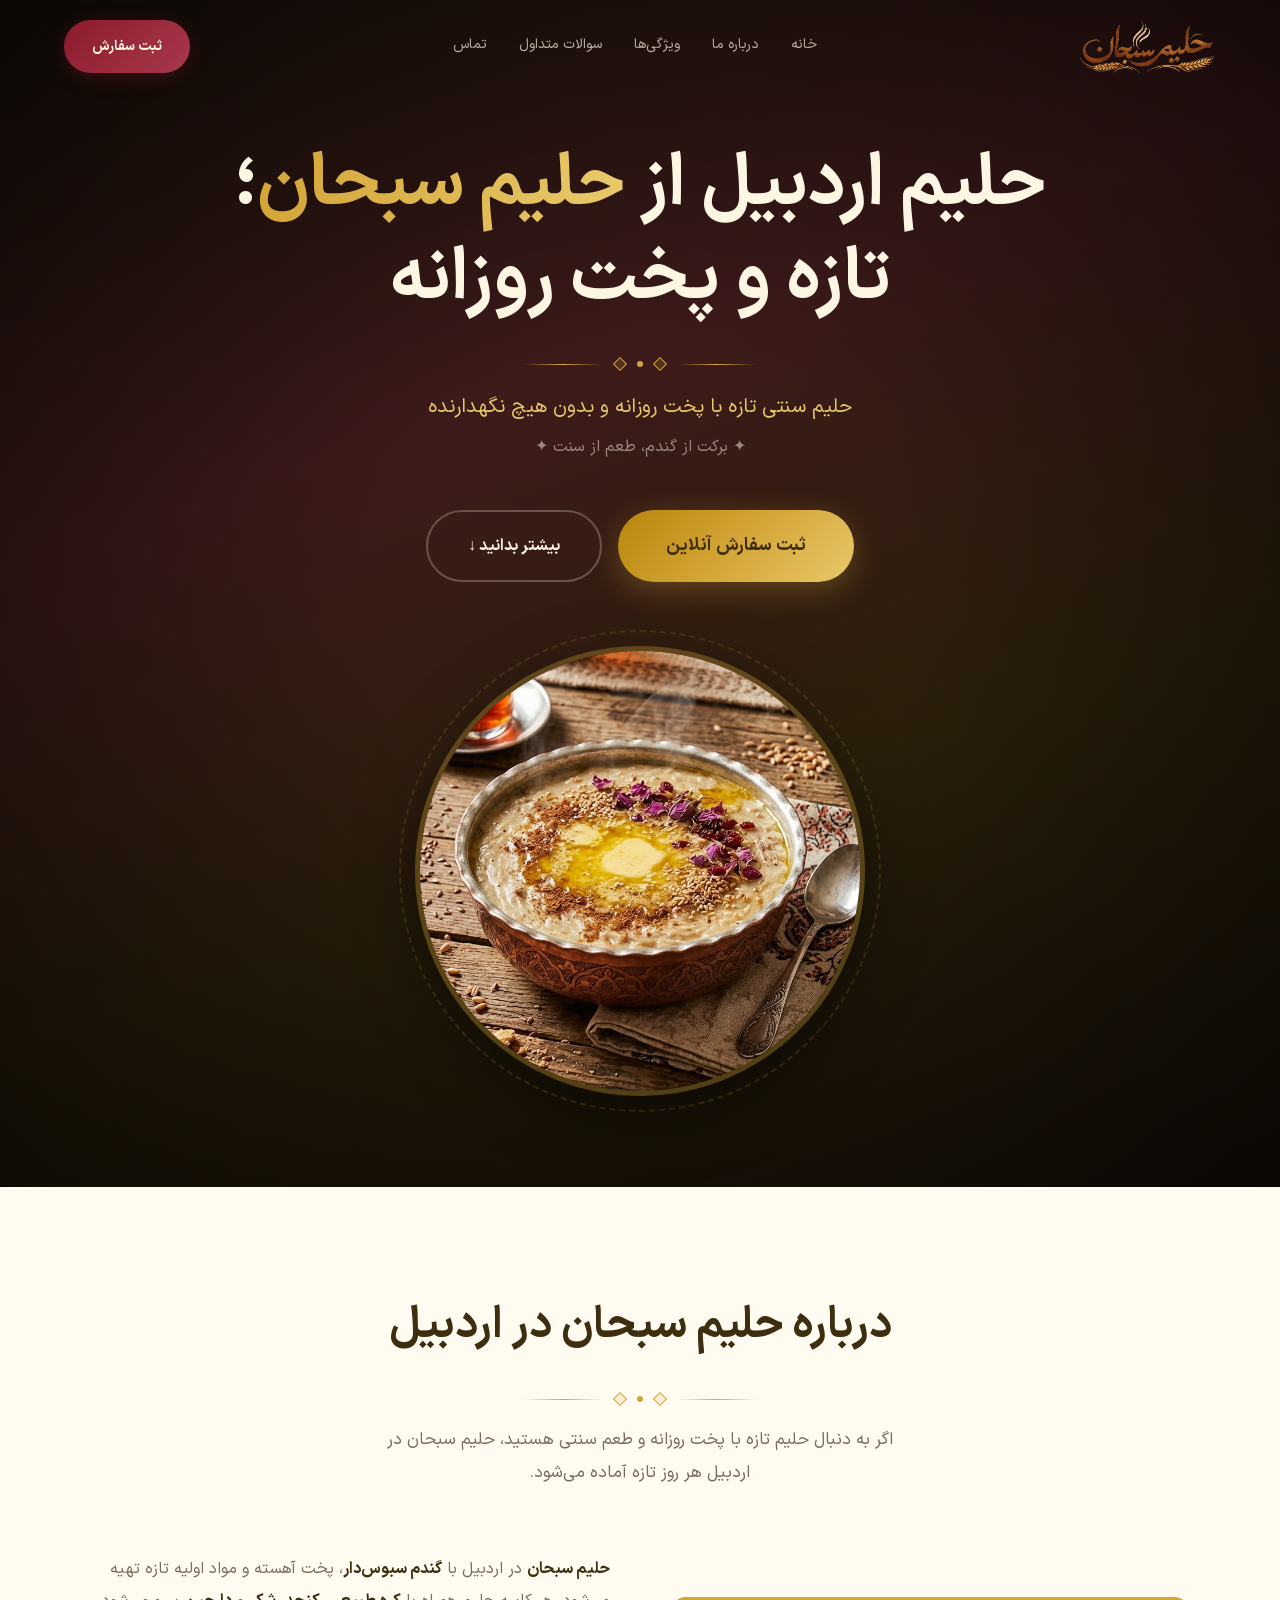
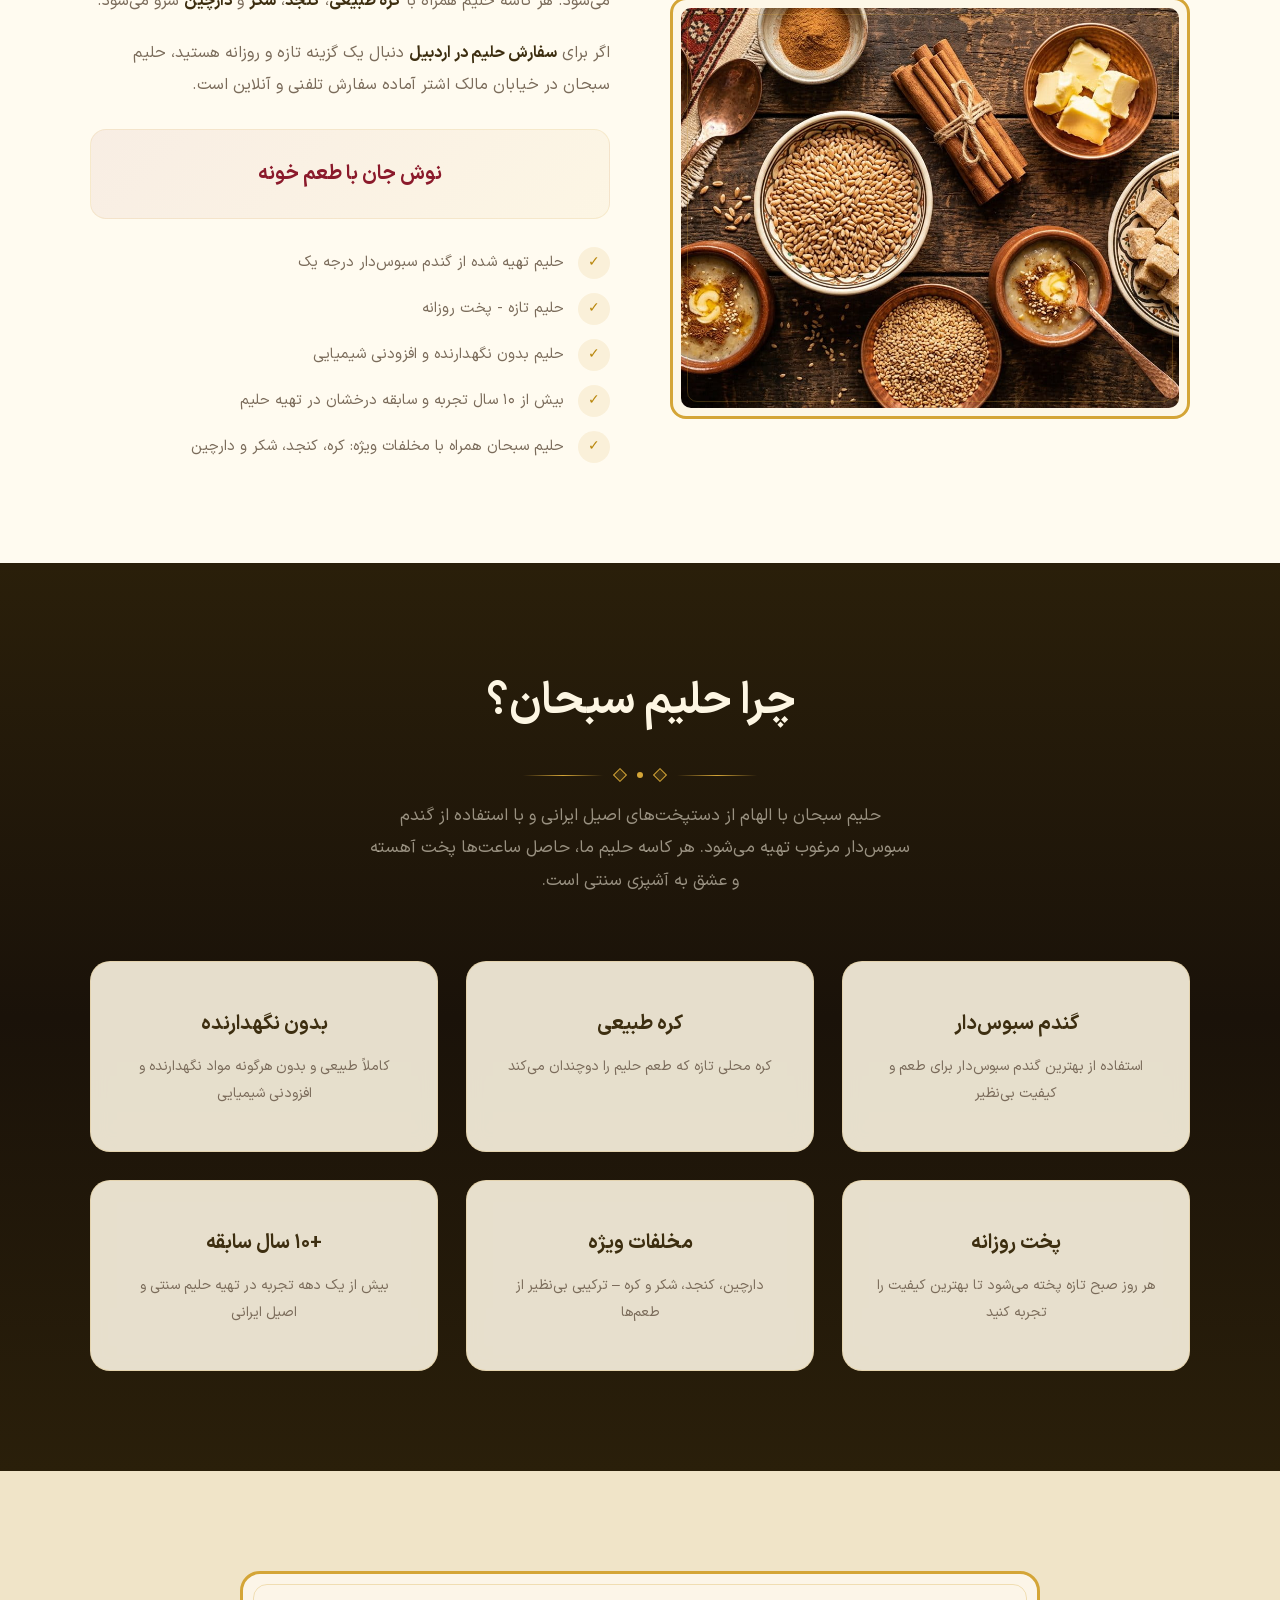
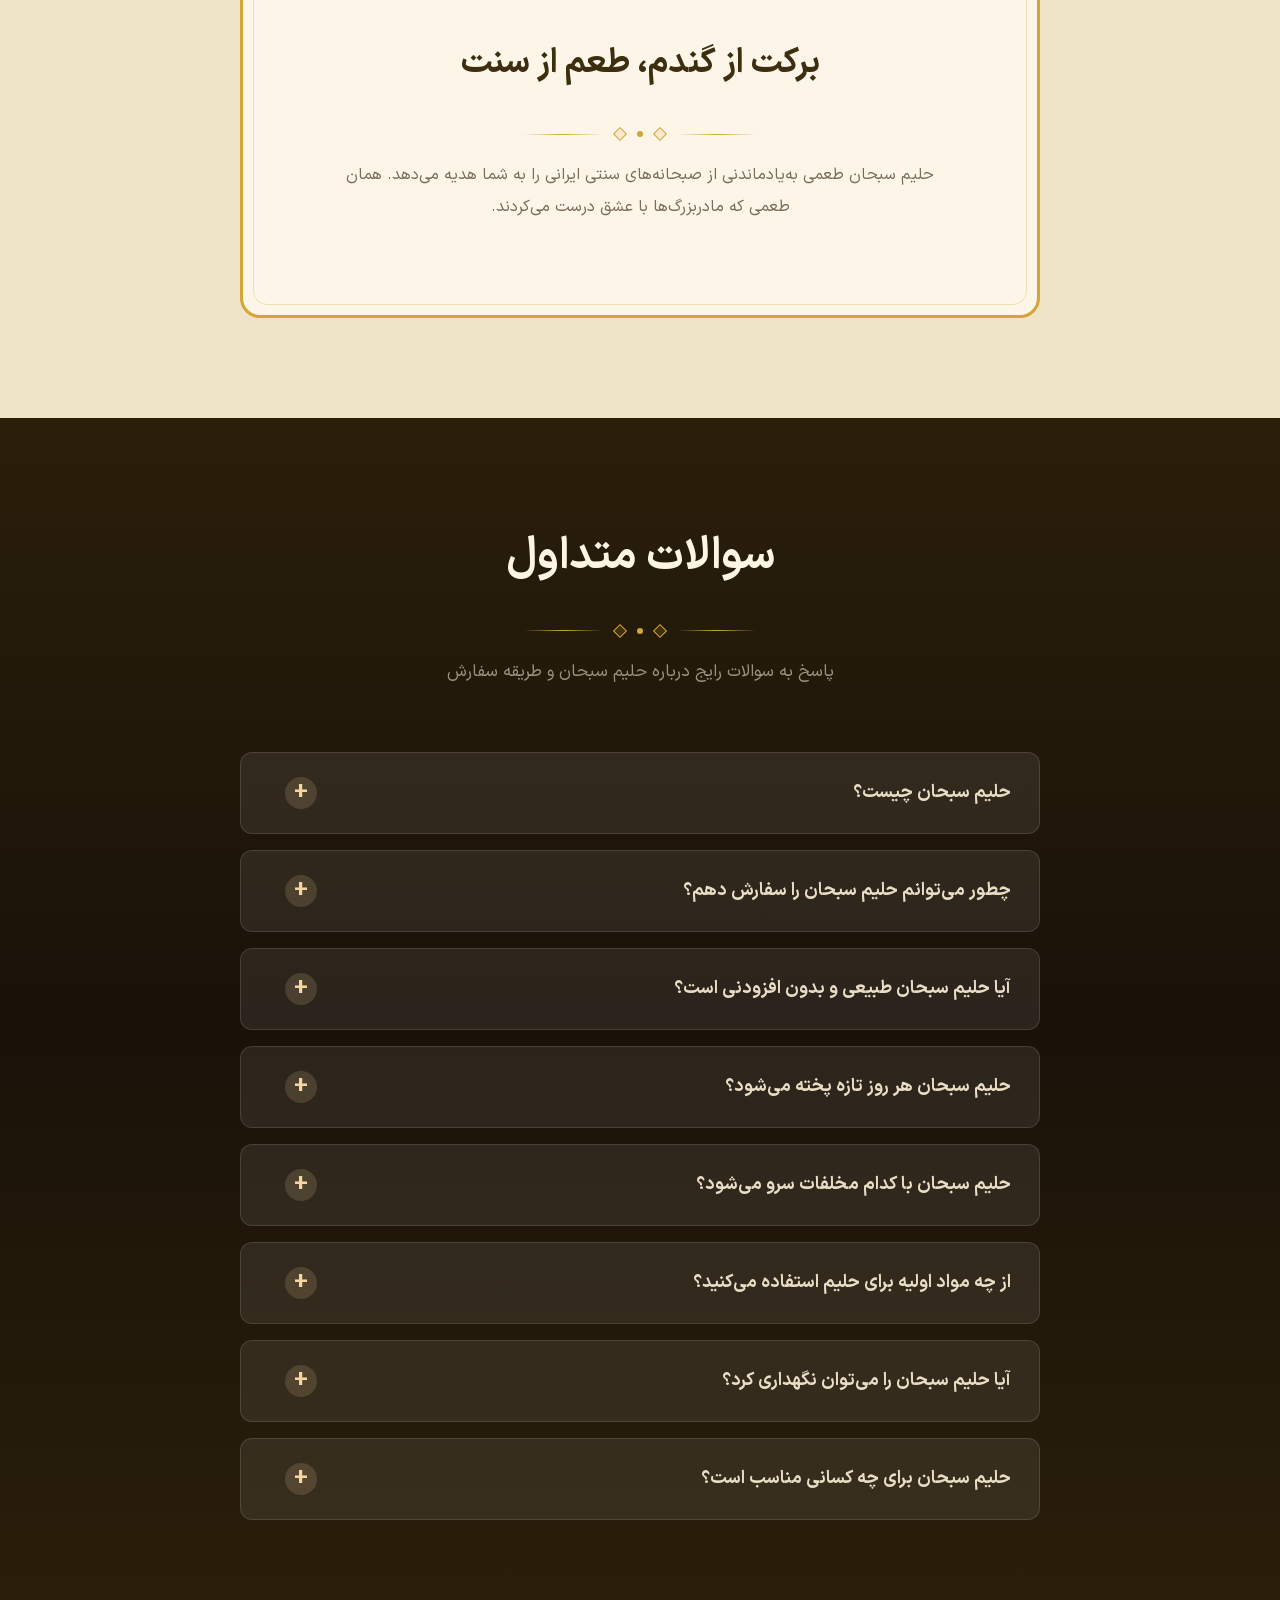
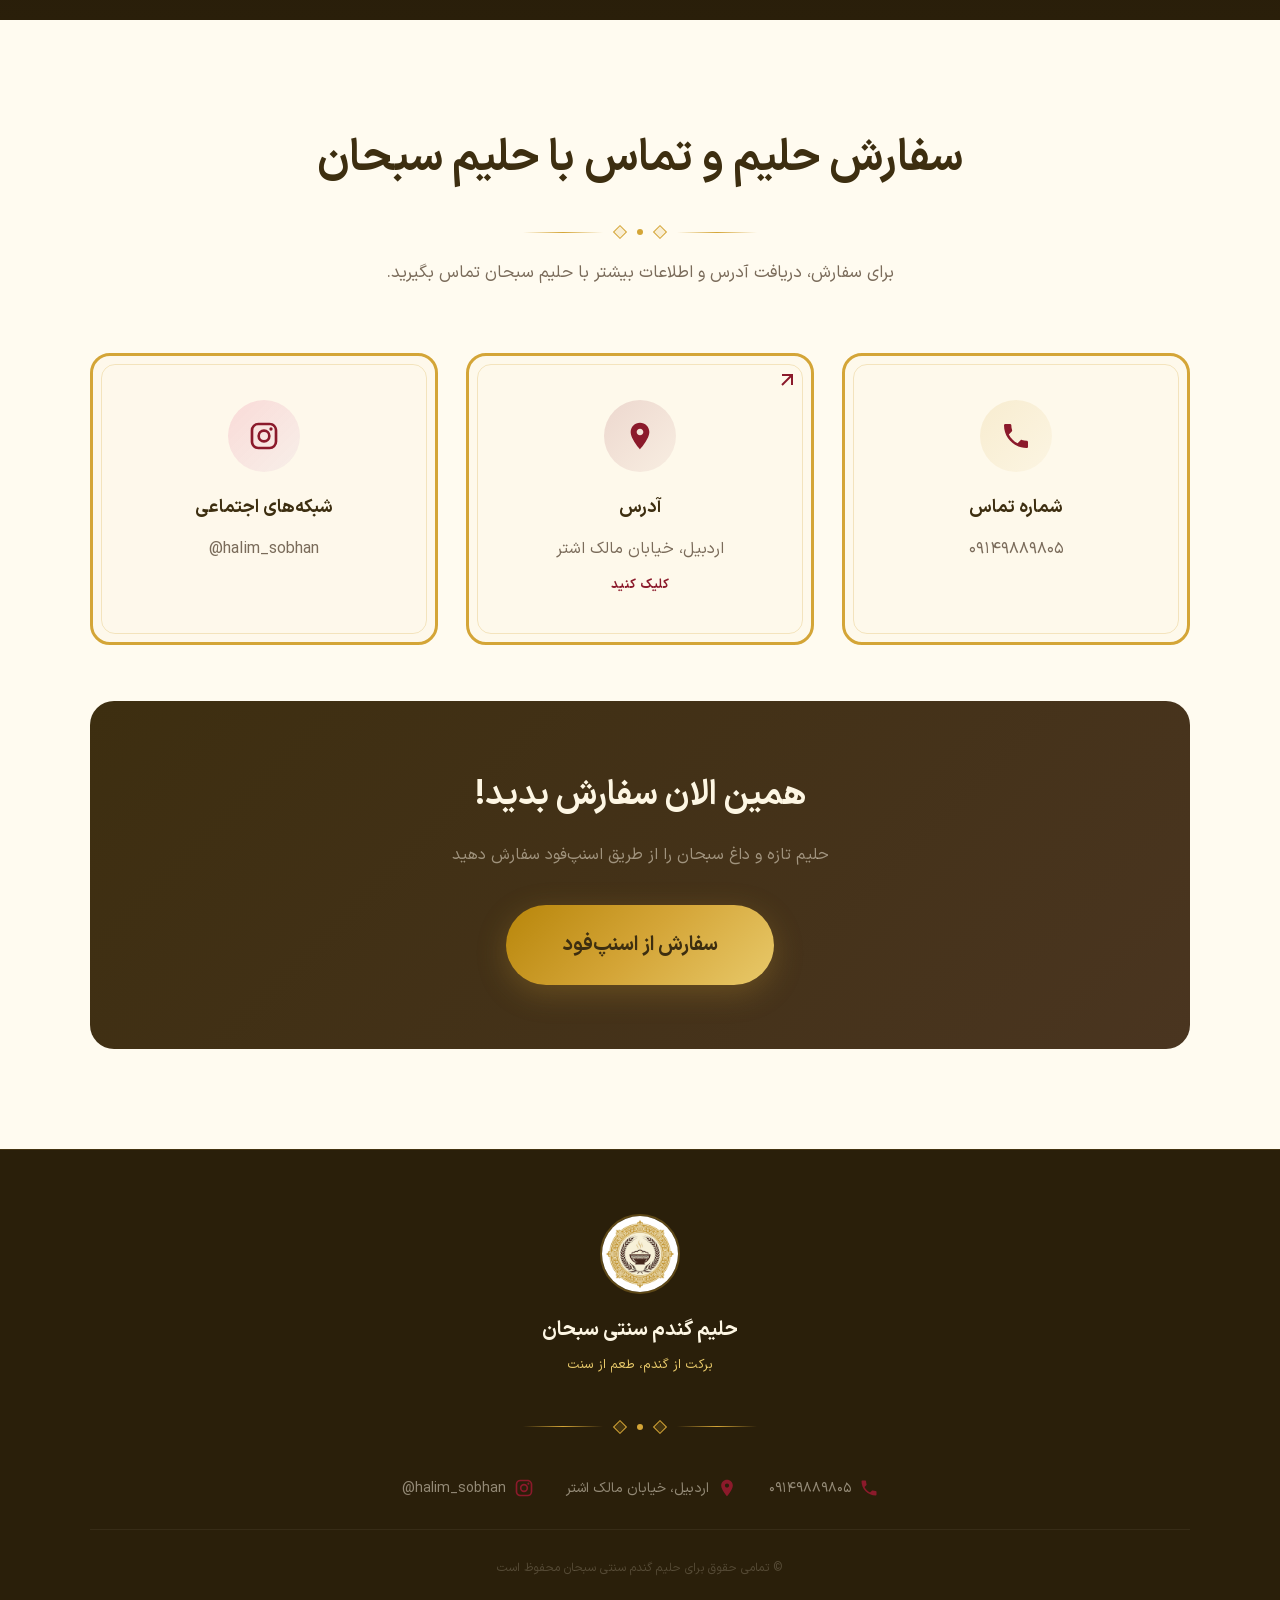
==== commit 94a6d83b: "map" ====
--- a/index.html
+++ b/index.html
@@ -485,10 +485,11 @@
                     <p dir="ltr">۰۹۱۴۹۸۸۹۸۰۵</p>
                 </a>
 
-                <a href="https://nshn.ir/75_bChTyY5apf1" target="_blank" class="contact-card">
+                <a href="https://nshn.ir/75_bChTyY5apf1" target="_blank" class="contact-card contact-card-clickable">
                     <div class="contact-icon-wrap contact-icon-map"><svg viewBox="0 0 24 24"><path d="M12 2C8.13 2 5 5.13 5 9c0 5.25 7 13 7 13s7-7.75 7-13c0-3.87-3.13-7-7-7zm0 9.5c-1.38 0-2.5-1.12-2.5-2.5s1.12-2.5 2.5-2.5 2.5 1.12 2.5 2.5-1.12 2.5-2.5 2.5z"></path></svg></div>
                     <h3>آدرس</h3>
                     <p>اردبیل، خیابان مالک اشتر</p>
+                    <span class="clickable-hint">کلیک کنید</span>
                 </a>
 
                 <a href="https://instagram.com/halim_sobhan" target="_blank" rel="noopener noreferrer" class="contact-card">
@@ -497,6 +498,14 @@
                     <p dir="ltr">@halim_sobhan</p>
                 </a>
             </div>
+
+             <!-- Map Section -->
+            <!--<div class="anim-hidden anim-delay-3 map-container">
+                <h3 class="map-title">ما رو روی نقشه پیدا کنید </h3>
+                <div class="map-wrapper">
+                    <iframe title="map-iframe" src="https://neshan.org/maps/iframe/places/75d2825b7c4de564a9d05db1107fa43d#c38.219-48.310-15z-0p/38.21877885187206/48.3050888249205" allowFullScreen loading="lazy"></iframe>
+                </div>
+            </div>-->
 
             <div class="anim-hidden anim-delay-4">
                 <div class="cta-box">
--- a/styles.css
+++ b/styles.css
@@ -952,6 +952,99 @@
     background: linear-gradient(135deg, rgba(225,48,108,0.15), rgba(131,58,180,0.05));
 }
 
+/* Clickable Card Indicator */
+.contact-card-clickable {
+    cursor: pointer;
+    position: relative;
+}
+
+.contact-card-clickable::after {
+    content: '';
+    position: absolute;
+    top: 12px;
+    right: 12px;
+    width: 24px;
+    height: 24px;
+    background: url('data:image/svg+xml,<svg xmlns="http://www.w3.org/2000/svg" viewBox="0 0 24 24" fill="none" stroke="%238b1a2b" stroke-width="2"><path d="M7 7h10v10"/><path d="M17 7L7 17"/></svg>') center/contain no-repeat;
+    opacity: 0;
+    animation: slideInArrow 0.4s ease-out 0.6s forwards;
+}
+
+@keyframes slideInArrow {
+    from {
+        opacity: 0;
+        transform: translate(8px, -8px);
+    }
+    to {
+        opacity: 1;
+        transform: translate(0, 0);
+    }
+}
+
+.clickable-hint {
+    display: inline-block;
+    margin-top: 10px;
+    font-size: 13px;
+    font-weight: 600;
+    color: var(--burgundy);
+    opacity: 0;
+    animation: fadeInHint 0.5s ease-out 0.8s forwards;
+    letter-spacing: 0.5px;
+}
+
+@keyframes fadeInHint {
+    from {
+        opacity: 0;
+        transform: translateY(4px);
+    }
+    to {
+        opacity: 1;
+        transform: translateY(0);
+    }
+}
+
+.contact-card-clickable:hover {
+    border-color: var(--burgundy);
+    background: rgba(139,26,43,0.08);
+    transform: translateY(-6px);
+    box-shadow: 0 16px 40px rgba(139,26,43,0.1);
+}
+
+/* Map Container */
+.map-container {
+    margin-top: 60px;
+    padding: 40px 0;
+    border-top: 2px solid rgba(212,165,55,0.2);
+}
+
+.map-title {
+    text-align: center;
+    font-size: 28px;
+    font-weight: 700;
+    color: var(--brown-dark);
+    margin-bottom: 32px;
+}
+
+.map-wrapper {
+    position: relative;
+    width: 100%;
+    max-width: 800px;
+    margin: 0 auto;
+    border-radius: 16px;
+    overflow: hidden;
+    border: 3px solid var(--gold);
+    box-shadow: 0 12px 40px rgba(0,0,0,0.08);
+    background: rgba(253,246,227,0.5);
+    aspect-ratio: 16 / 9;
+}
+
+.map-wrapper iframe {
+    display: block;
+    width: 100%;
+    height: 100%;
+    border: none;
+}
+
 .cta-box {
     background: linear-gradient(135deg, var(--brown-dark), #4a3520);
     border-radius: 24px;
@@ -1235,6 +1328,14 @@
         margin-bottom: 56px;
     }
 
+    .map-wrapper {
+        max-width: 100%;
+    }
+
+    .map-title {
+        font-size: 24px;
+    }
+
     .section-pad {
         padding: 80px 20px;
     }
@@ -1294,6 +1395,35 @@
 
     .section-pad {
         padding: 64px 16px;
+    }
+
+    /* Map Responsive */
+    .map-container {
+        margin-top: 40px;
+        padding: 30px 0;
+        margin-right: -16px;
+        margin-left: -16px;
+        padding-right: 16px;
+        padding-left: 16px;
+    }
+
+    .map-wrapper {
+        max-width: 100%;
+        margin: 0;
+        border-radius: 8px;
+        border: 2px solid var(--gold);
+        aspect-ratio: 16 / 9;
+    }
+
+    .map-wrapper iframe {
+        width: 100%;
+        height: 100%;
+    }
+
+    .map-title {
+        font-size: 20px;
+        margin-bottom: 24px;
+        padding: 0 16px;
     }
 
     /* FAQ Responsive */
@@ -1467,6 +1597,32 @@
         margin-left: 12px;
     }
 
+    /* Map Responsive for very small screens */
+    .map-container {
+        margin-top: 30px;
+        padding: 20px 0;
+        margin-right: -16px;
+        margin-left: -16px;
+        padding-right: 16px;
+        padding-left: 16px;
+    }
+
+    .map-wrapper {
+        border-radius: 8px;
+        aspect-ratio: 16 / 9;
+    }
+
+    .map-wrapper iframe {
+        width: 100%;
+        height: 100%;
+    }
+
+    .map-title {
+        font-size: 18px;
+        margin-bottom: 20px;
+    }
+
+
     .faq-answer {
         font-size: 14px;
         line-height: 1.6;
